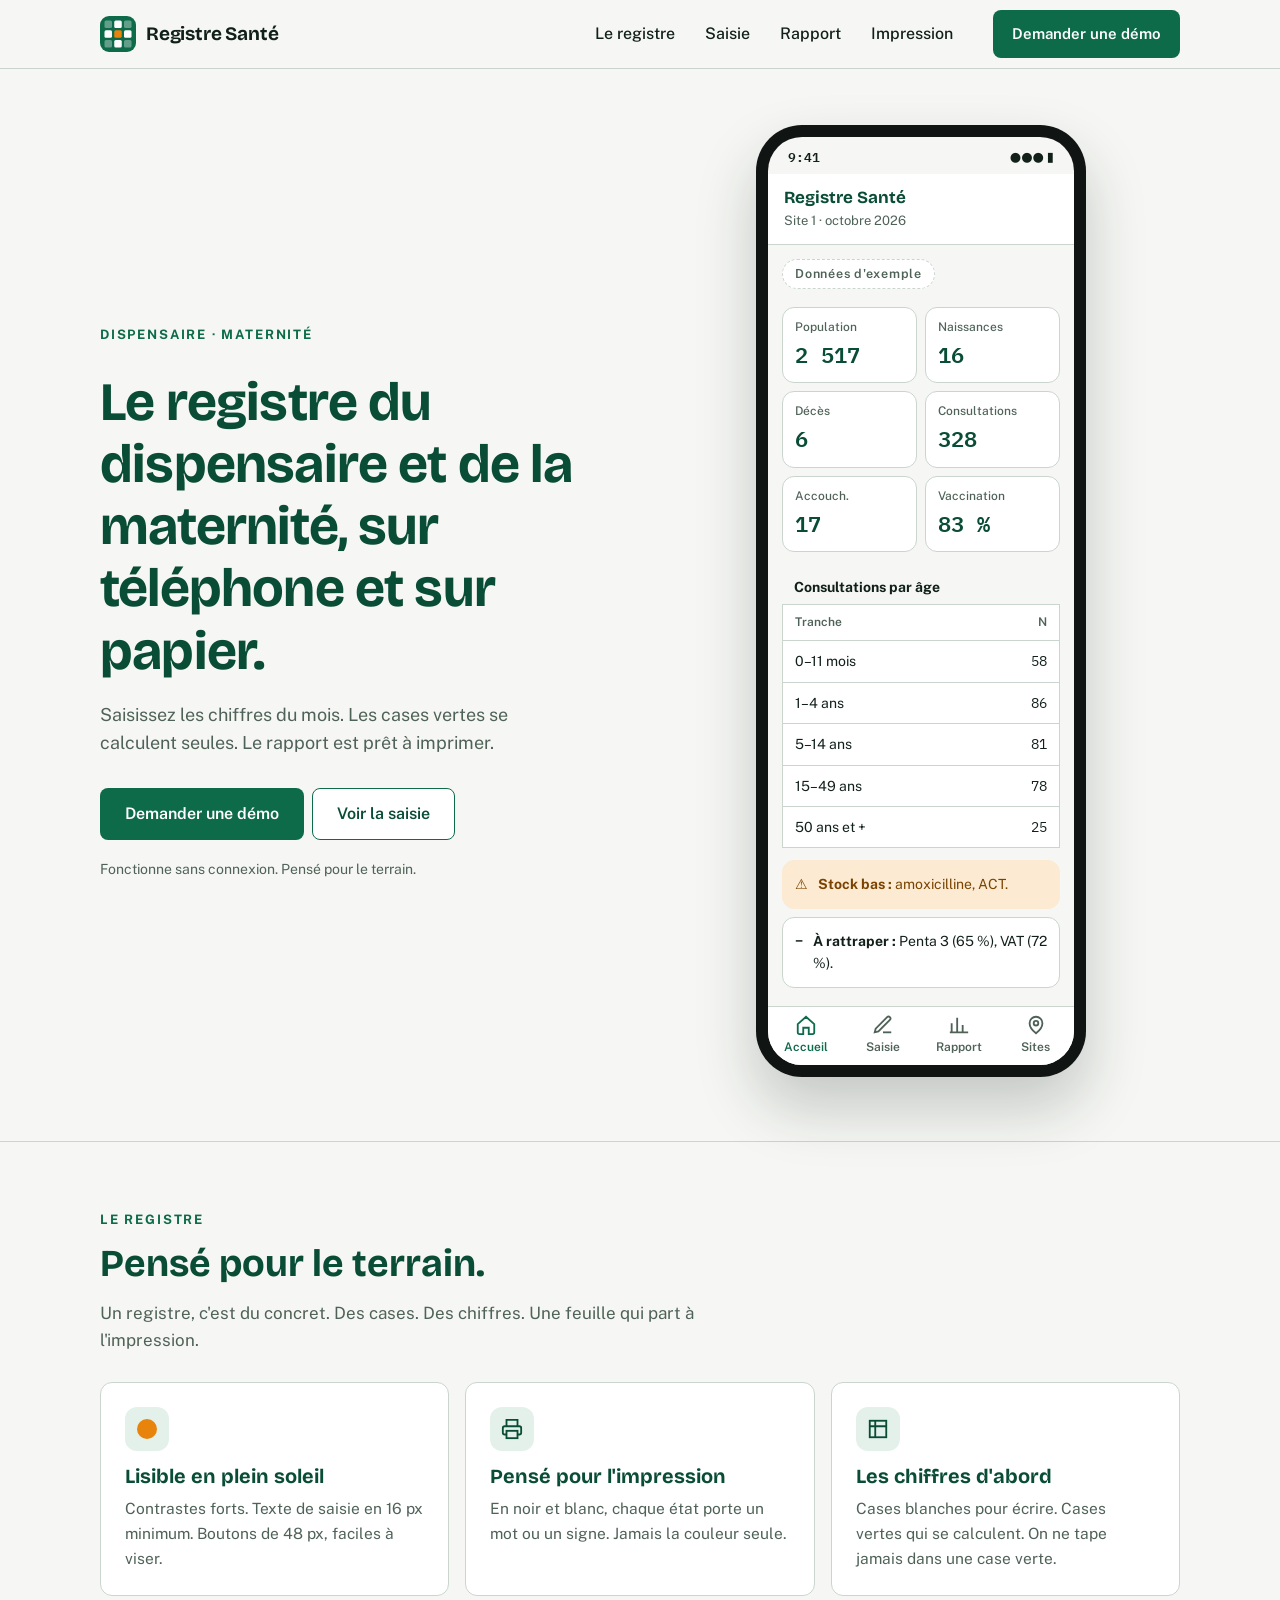
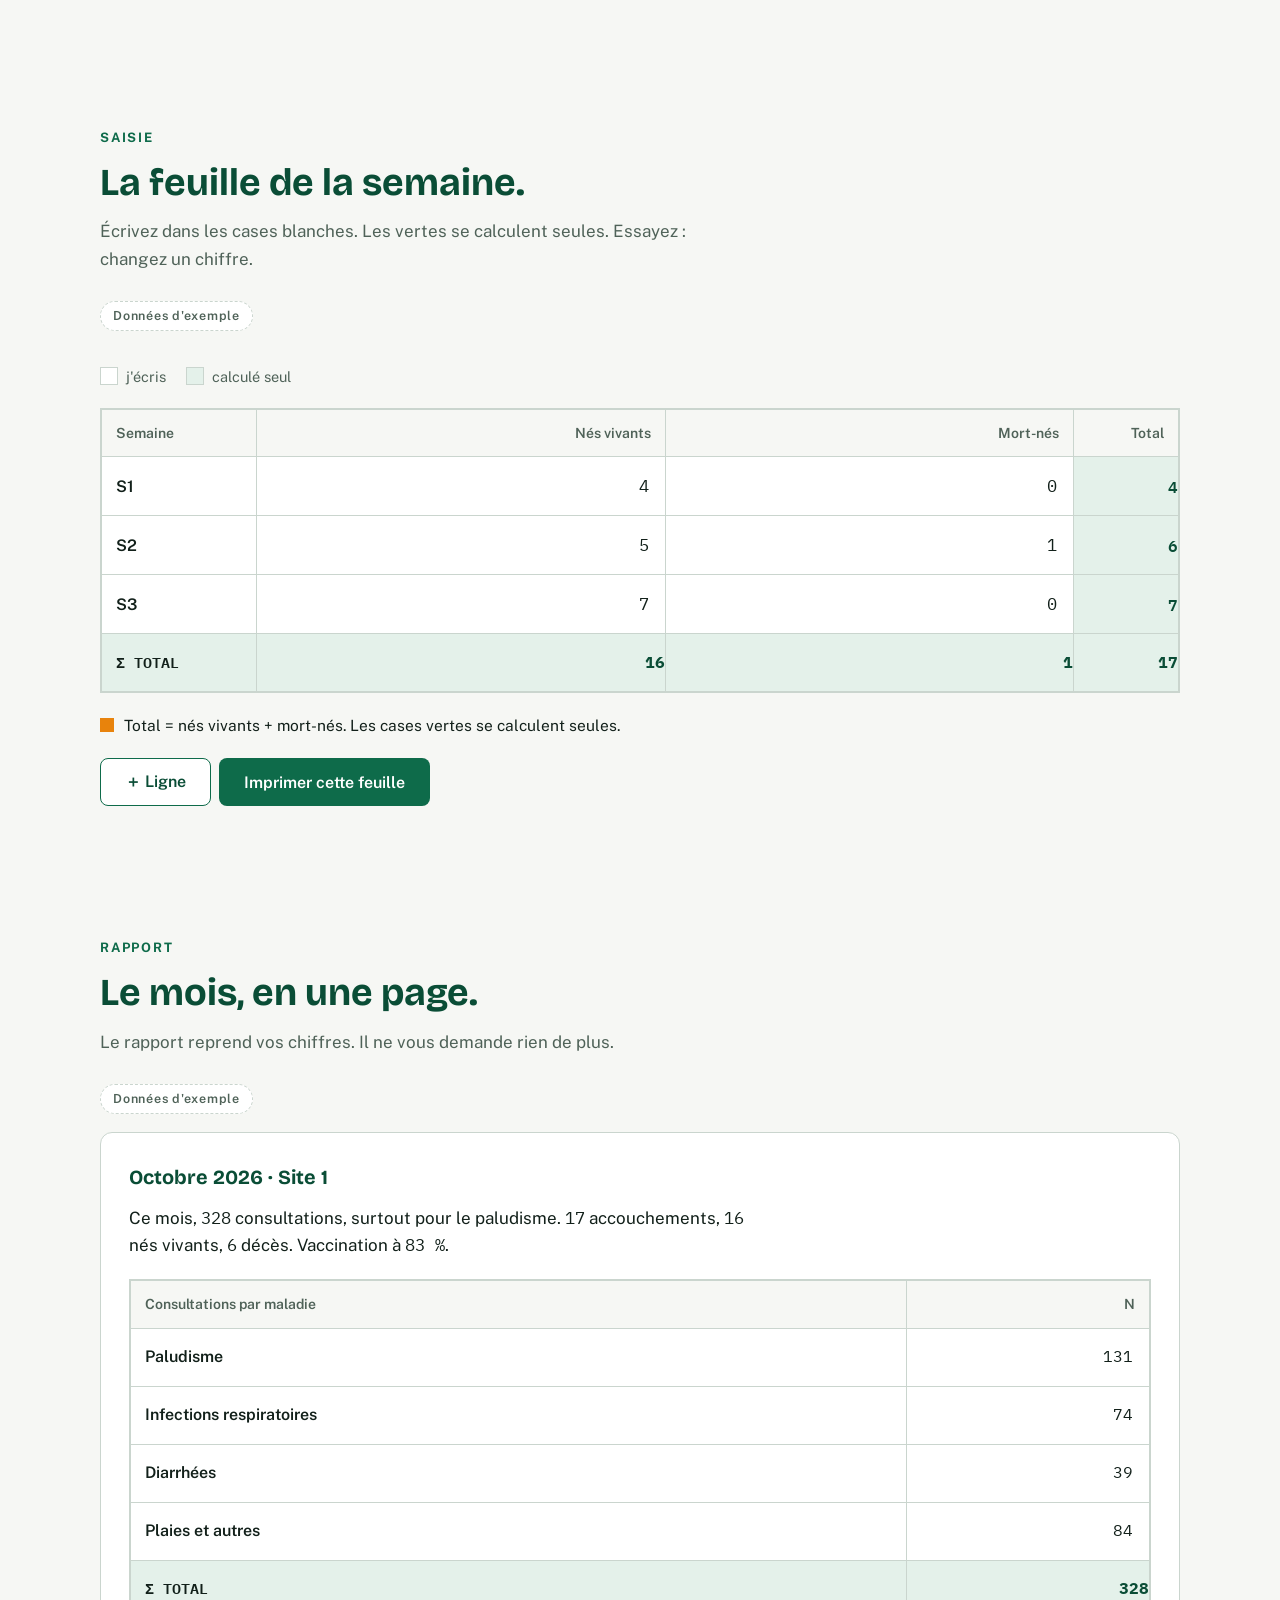
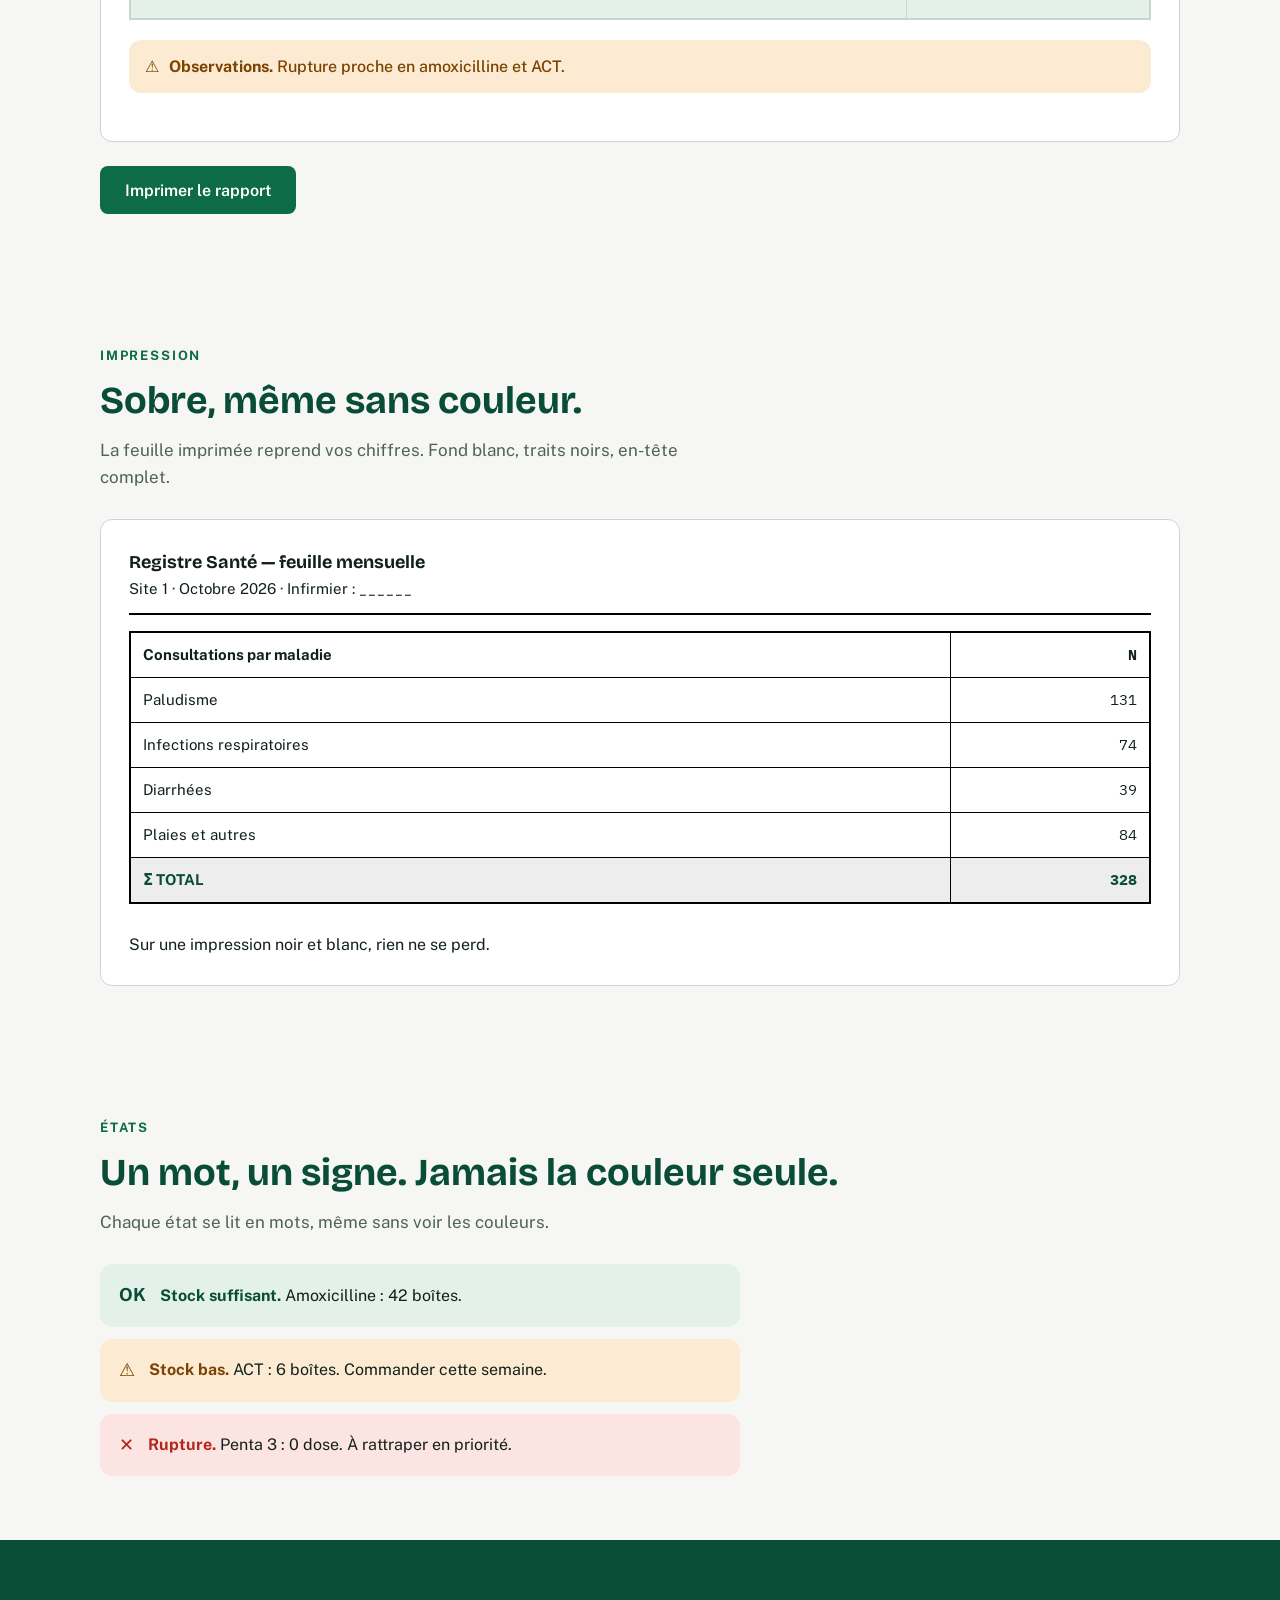
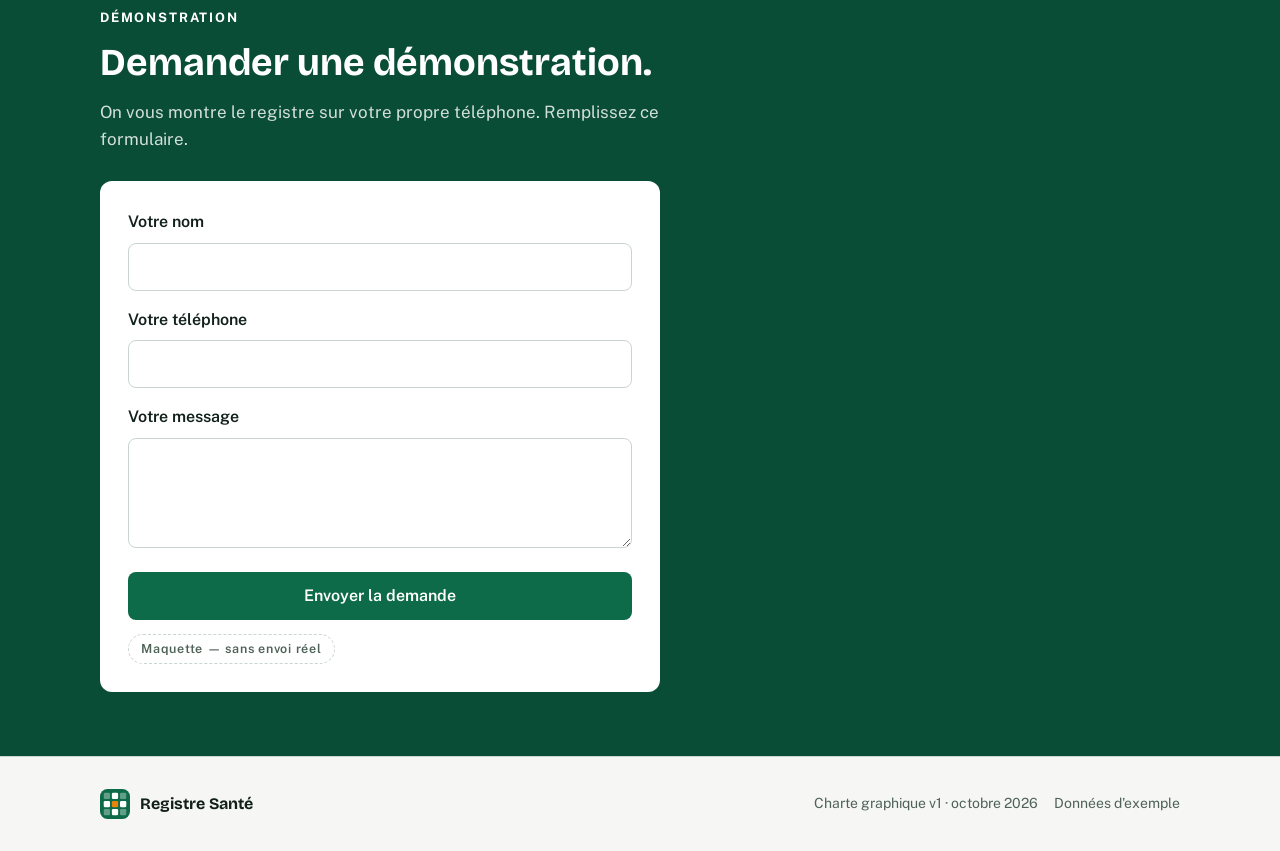
==== registre-sante.html @ 0f020fb1 "Maquette : site Registre Santé (temporaire)" ====
<!DOCTYPE html>
<html lang="fr">
<head>
<meta charset="UTF-8">
<meta name="viewport" content="width=device-width, initial-scale=1.0">
<title>Registre Santé — Le registre du dispensaire et de la maternité</title>
<meta name="description" content="Registre Santé : le registre du dispensaire et de la maternité, sur téléphone et sur papier. Saisie simple, cases qui se calculent, rapport prêt à imprimer.">
<link rel="preconnect" href="https://fonts.googleapis.com">
<link rel="preconnect" href="https://fonts.gstatic.com" crossorigin>
<link href="https://fonts.googleapis.com/css2?family=Bricolage+Grotesque:opsz,wght@12..96,600;12..96,700&family=IBM+Plex+Mono:wght@400;500;600&family=Public+Sans:wght@400;500;600;700&display=swap" rel="stylesheet">
<style>
/* ============ REGISTRE SANTÉ — Charte v1, octobre 2026 ============ */
:root{
  --vert-savane:#0E6B4A;
  --vert-profond:#0A4D36;
  --vert-tendre:#E4F1EA;
  --encre:#12201A;
  --papier:#F6F7F4;
  --blanc:#FFFFFF;
  --ligne:#CAD5CE;
  --attenue:#4F6258;
  --soleil:#E8830C;
  --soleil-pale:#FCEBD2;
  --soleil-texte:#7A4300;
  --alerte:#B3261E;
  --alerte-pale:#FBE4E1;
}
*{box-sizing:border-box;margin:0;padding:0}
html{scroll-behavior:smooth}
body{
  font-family:'Public Sans',system-ui,-apple-system,sans-serif;
  color:var(--encre);background:var(--papier);
  font-size:16px;line-height:1.6;-webkit-font-smoothing:antialiased;
}
h1,h2,h3,.logo-word{font-family:'Bricolage Grotesque','Public Sans',sans-serif;line-height:1.15}
.num{font-family:'IBM Plex Mono',ui-monospace,monospace;font-variant-numeric:tabular-nums}
img,svg{display:block}
a{color:var(--vert-savane)}
.skip{position:absolute;left:-999px;top:0;background:var(--vert-profond);color:#fff;padding:12px 18px;z-index:200;border-radius:0 0 8px 0}
.skip:focus{left:0}
/* ---------- boutons ---------- */
.btn{
  display:inline-flex;align-items:center;justify-content:center;gap:8px;
  min-height:48px;padding:12px 24px;border-radius:8px;
  font-family:'Public Sans',sans-serif;font-weight:600;font-size:16px;
  border:1px solid transparent;cursor:pointer;text-decoration:none;
}
.btn-primary{background:var(--vert-savane);color:#fff}
.btn-primary:hover{background:var(--vert-profond)}
.btn-primary:active{background:var(--vert-profond)}
.btn-outline{background:var(--blanc);border-color:var(--vert-savane);color:var(--vert-profond)}
.btn-outline:hover{background:var(--vert-tendre)}
.btn:focus-visible,a:focus-visible,input:focus-visible,textarea:focus-visible,summary:focus-visible{
  outline:3px solid var(--vert-savane);outline-offset:2px;
}
/* ---------- header ---------- */
.site-header{position:sticky;top:0;z-index:100;background:rgba(246,247,244,.97);border-bottom:1px solid var(--ligne)}
.header-inner{max-width:1120px;margin:0 auto;padding:10px 20px;display:flex;align-items:center;gap:14px}
.brand{display:flex;align-items:center;gap:10px;text-decoration:none;color:var(--encre)}
.brand svg{width:36px;height:36px}
.logo-word{font-weight:700;font-size:19px;letter-spacing:-.01em}
.main-nav{display:none;margin-left:auto;gap:2px}
.main-nav a{
  display:inline-flex;align-items:center;min-height:48px;padding:10px 14px;
  text-decoration:none;color:var(--encre);font-weight:500;
}
.main-nav a:hover{color:var(--vert-savane);text-decoration:underline}
.header-cta{margin-left:auto;padding:10px 18px;font-size:15px}
@media(min-width:860px){
  .main-nav{display:flex}
  .header-cta{margin-left:12px}
}
/* ---------- sections ---------- */
.section{max-width:1120px;margin:0 auto;padding:64px 20px;scroll-margin-top:84px}
.kicker{
  display:inline-block;font-size:13px;font-weight:700;letter-spacing:.14em;text-transform:uppercase;
  color:var(--vert-savane);margin-bottom:12px;
}
.section h2{font-size:clamp(26px,4vw,38px);color:var(--vert-profond);margin-bottom:14px;font-weight:700}
.section .intro{color:var(--attenue);max-width:62ch;margin-bottom:28px;font-size:17px}
.tag-exemple{
  display:inline-block;font-size:12.5px;font-weight:600;letter-spacing:.06em;
  color:var(--attenue);border:1px dashed var(--ligne);border-radius:99px;
  padding:4px 12px;background:var(--blanc);margin-bottom:18px;
}
/* ---------- hero ---------- */
.hero{background:var(--papier);border-bottom:1px solid var(--ligne)}
.hero-grid{max-width:1120px;margin:0 auto;padding:56px 20px 64px;display:grid;gap:44px}
@media(min-width:940px){.hero-grid{grid-template-columns:1fr 1fr;align-items:center}}
.hero h1{font-size:clamp(34px,5.4vw,54px);font-weight:700;color:var(--vert-profond);margin:14px 0 18px;letter-spacing:-.015em}
.hero .lead{font-size:18px;color:var(--attenue);max-width:42ch;margin-bottom:30px}
.hero-actions{display:flex;gap:8px;flex-wrap:wrap}
.hero-note{margin-top:18px;font-size:14px;color:var(--attenue)}
/* ---------- téléphone ---------- */
.phone-wrap{display:flex;justify-content:center}
.phone{
  width:min(330px,100%);background:#101413;border-radius:46px;padding:12px;
  box-shadow:0 30px 60px rgba(18,32,26,.22);
}
.screen{background:var(--papier);border-radius:34px;overflow:hidden;display:flex;flex-direction:column;min-height:600px}
.statusbar{
  display:flex;justify-content:space-between;align-items:center;
  padding:10px 20px 6px;font-size:13px;font-weight:600;
}
.statusbar .sic{display:flex;gap:6px;align-items:center}
.apphead{padding:10px 16px 12px;border-bottom:1px solid var(--ligne);background:var(--blanc)}
.apphead .who{font-family:'Bricolage Grotesque',sans-serif;font-weight:700;font-size:17px;color:var(--vert-profond)}
.apphead .when{font-size:13px;color:var(--attenue)}
.appbody{padding:14px 14px 10px;flex:1}
.kpis{display:grid;grid-template-columns:1fr 1fr;gap:8px;margin-bottom:14px}
.kpi{background:var(--blanc);border:1px solid var(--ligne);border-radius:12px;padding:10px 12px}
.kpi .k-label{font-size:12px;color:var(--attenue);font-weight:500}
.kpi .k-val{font-size:22px;font-weight:600;color:var(--vert-profond)}
.minitable{width:100%;border-collapse:collapse;background:var(--blanc);border:1px solid var(--ligne);margin-bottom:12px}
.minitable caption{text-align:left;font-weight:700;font-size:14px;padding:10px 12px 6px;color:var(--encre)}
.minitable th{font-size:12px;font-weight:600;color:var(--attenue);text-align:left;padding:8px 12px;border-top:1px solid var(--ligne)}
.minitable td{padding:9px 12px;border-top:1px solid var(--ligne);font-size:14px}
.minitable td.n,.minitable th.n{text-align:right}
.alert{
  display:flex;gap:10px;align-items:flex-start;border-radius:12px;
  padding:12px;font-size:14px;margin-bottom:8px;border:1px solid var(--ligne);background:var(--blanc);
}
.alert .sign{font-weight:700;flex-shrink:0}
.alert.warn{background:var(--soleil-pale);border-color:var(--soleil-pale);color:var(--soleil-texte)}
.alert.plain{color:var(--encre)}
.bottomnav{
  display:flex;background:var(--blanc);border-top:1px solid var(--ligne);
}
.bottomnav a{
  flex:1;display:flex;flex-direction:column;align-items:center;gap:2px;
  min-height:58px;justify-content:center;text-decoration:none;
  font-size:12px;font-weight:600;color:var(--attenue);
}
.bottomnav a.active{color:var(--vert-savane)}
.bottomnav a .dotnav{width:22px;height:22px}
/* ---------- cartes terrain ---------- */
.cards3{display:grid;gap:16px}
@media(min-width:860px){.cards3{grid-template-columns:1fr 1fr 1fr}}
.card{
  background:var(--blanc);border:1px solid var(--ligne);border-radius:12px;
  padding:24px;
}
.card h3{font-size:20px;color:var(--vert-profond);margin:14px 0 8px;font-weight:700}
.card p{color:var(--attenue);font-size:15.5px}
.card .picto{
  width:44px;height:44px;border-radius:12px;background:var(--vert-tendre);
  display:flex;align-items:center;justify-content:center;
}
.sundot{width:20px;height:20px;border-radius:50%;background:var(--soleil)}
/* ---------- tableaux registre ---------- */
.table-scroll{overflow-x:auto;border:1px solid var(--ligne);background:var(--blanc)}
table.registre{width:100%;border-collapse:collapse;min-width:560px}
table.registre th,table.registre td{border:1px solid var(--ligne);border-radius:0}
table.registre thead th{
  background:var(--papier);padding:12px 14px;font-size:14px;font-weight:600;
  color:var(--attenue);text-align:left;
}
table.registre thead th.n{text-align:right}
table.registre td{height:58px;padding:0;font-size:16px}
table.registre td.week{padding:0 14px;font-weight:600;color:var(--encre)}
td.cell-input input{
  width:100%;height:58px;border:0;background:var(--blanc);
  font-family:'IBM Plex Mono',monospace;font-size:17px;text-align:right;
  padding:0 16px;color:var(--encre);
}
td.cell-input input:focus{outline:3px solid var(--vert-savane);outline-offset:-3px}
input[type=number]::-webkit-inner-spin-button,input[type=number]::-webkit-outer-spin-button{-webkit-appearance:none}
input[type=number]{-moz-appearance:textfield;appearance:textfield}
td.calc{
  background:var(--vert-tendre);font-family:'IBM Plex Mono',monospace;
  text-align:right;padding:0 16px;font-weight:600;color:var(--vert-profond);
}
tr.total-row td{background:var(--vert-tendre);font-weight:700;color:var(--vert-profond)}
tr.total-row td.week{font-family:'IBM Plex Mono',monospace;font-size:15px}
table.registre td.val{text-align:right;padding:0 16px}
.legend{display:flex;gap:20px;flex-wrap:wrap;margin:16px 0 20px;font-size:14.5px;color:var(--attenue)}
.legend span{display:inline-flex;align-items:center;gap:8px}
.sw{width:18px;height:18px;border:1px solid var(--ligne);background:var(--blanc);display:inline-block}
.sw.g{background:var(--vert-tendre)}
.formule-note{
  display:flex;gap:10px;align-items:flex-start;margin:20px 0;
  font-size:15.5px;color:var(--encre);max-width:62ch;
}
.formule-note .osquare{width:14px;height:14px;background:var(--soleil);flex-shrink:0;margin-top:5px}
.actions{display:flex;gap:8px;flex-wrap:wrap;flex-direction:column}
.actions .btn{width:100%}
@media(min-width:640px){.actions{flex-direction:row}.actions .btn{width:auto}}
/* ---------- rapport ---------- */
.rapport{background:var(--blanc);border:1px solid var(--ligne);border-radius:12px;padding:28px;margin-bottom:24px}
.rapport .mois{font-family:'Bricolage Grotesque',sans-serif;font-weight:700;font-size:20px;color:var(--vert-profond);margin-bottom:12px}
.rapport .resume{font-size:17px;margin-bottom:20px;max-width:64ch}
.obs{
  display:flex;gap:10px;align-items:flex-start;background:var(--soleil-pale);
  border-radius:12px;padding:14px 16px;margin:20px 0;color:var(--soleil-texte);font-weight:500;
}
.obs .sign{font-weight:700}
/* ---------- impression ---------- */
.print-demo{background:var(--blanc);border:1px solid var(--ligne);border-radius:12px;padding:28px}
.print-head{border-bottom:2px solid #000;padding-bottom:12px;margin-bottom:16px;font-size:15px}
.print-head strong{font-family:'Bricolage Grotesque',sans-serif;font-size:18px}
table.bw{width:100%;border-collapse:collapse}
table.bw th,table.bw td{border:1px solid #000;border-radius:0;padding:10px 12px;font-size:15px}
table.bw th{background:#fff;text-align:left}
table.bw td.n,table.bw th.n{text-align:right;font-family:'IBM Plex Mono',monospace}
table.bw td.calc{background:#EDEDED;font-weight:600}
table.bw tr.total-row td{background:#EDEDED;font-weight:700}
/* ---------- états ---------- */
.etats{display:grid;gap:12px;max-width:640px}
.etat{display:flex;align-items:center;gap:14px;padding:16px 18px;border-radius:12px;border:1px solid var(--ligne);background:var(--blanc);font-size:16px}
.etat .signe{font-weight:700;font-size:18px;flex-shrink:0}
.etat .mot{font-weight:700}
.etat.ok{background:var(--vert-tendre);border-color:var(--vert-tendre)}
.etat.ok .signe,.etat.ok .mot{color:var(--vert-profond)}
.etat.warn{background:var(--soleil-pale);border-color:var(--soleil-pale)}
.etat.warn .signe,.etat.warn .mot{color:var(--soleil-texte)}
.etat.rupt{background:var(--alerte-pale);border-color:var(--alerte-pale)}
.etat.rupt .signe,.etat.rupt .mot{color:var(--alerte)}
/* ---------- CTA + formulaire ---------- */
.cta-final{background:var(--vert-profond);color:#fff}
.cta-final .section h2{color:#fff}
.cta-final .intro{color:rgba(255,255,255,.82)}
.demo-form{background:var(--blanc);border-radius:12px;padding:28px;color:var(--encre);max-width:560px}
.field{margin-bottom:16px}
.field label{display:block;font-weight:600;margin-bottom:8px}
.field input,.field textarea{
  width:100%;min-height:48px;border:1px solid var(--ligne);border-radius:8px;
  padding:12px 14px;font-size:16px;font-family:inherit;color:var(--encre);background:var(--blanc);
}
.field textarea{min-height:110px;resize:vertical}
.form-ok{font-size:18px}
.form-note{margin-top:14px}
/* ---------- footer ---------- */
.site-footer{border-top:1px solid var(--ligne);background:var(--papier)}
.footer-inner{max-width:1120px;margin:0 auto;padding:32px 20px;display:flex;gap:16px;align-items:center;flex-wrap:wrap}
.footer-inner .fbrand{display:flex;align-items:center;gap:10px;font-weight:700;font-family:'Bricolage Grotesque',sans-serif}
.footer-inner svg{width:30px;height:30px}
.footer-meta{margin-left:auto;font-size:14px;color:var(--attenue);display:flex;gap:16px;flex-wrap:wrap}
/* ---------- divers ---------- */
.mt{margin-top:28px}
/* ---------- impression sobre ---------- */
@media print{
  .site-header,.hero .phone-wrap,.cta-final,.site-footer,.actions,.hero-actions,.skip{display:none !important}
  body{background:#fff}
  .section{padding:24px 0;max-width:none}
  table.registre th,table.registre td{border:1px solid #000}
  td.calc,tr.total-row td{background:#EDEDED !important;-webkit-print-color-adjust:exact;print-color-adjust:exact}
  .tag-exemple,.legend{display:none !important}
}
/* ---------- mouvement réduit ---------- */
@media (prefers-reduced-motion:reduce){
  html{scroll-behavior:auto}
  *{animation:none !important;transition:none !important}
}
</style>
</head>
<body>
<a class="skip" href="#contenu">Aller au contenu</a>

<header class="site-header">
  <div class="header-inner">
    <a class="brand" href="#haut" aria-label="Registre Santé — accueil">
      <svg viewBox="0 0 48 48" role="img" aria-label="Logo Registre Santé"><rect width="48" height="48" rx="12" fill="#0E6B4A"/><g fill="#FFFFFF" fill-opacity="0.35"><rect x="6" y="6" width="10" height="10" rx="2"/><rect x="32" y="6" width="10" height="10" rx="2"/><rect x="6" y="32" width="10" height="10" rx="2"/><rect x="32" y="32" width="10" height="10" rx="2"/></g><g fill="#FFFFFF"><rect x="19" y="6" width="10" height="10" rx="2"/><rect x="6" y="19" width="10" height="10" rx="2"/><rect x="32" y="19" width="10" height="10" rx="2"/><rect x="19" y="32" width="10" height="10" rx="2"/></g><rect x="19" y="19" width="10" height="10" rx="2" fill="#E8830C"/></svg>
      <span class="logo-word">Registre Santé</span>
    </a>
    <nav class="main-nav" aria-label="Navigation principale">
      <a href="#registre">Le registre</a>
      <a href="#saisie">Saisie</a>
      <a href="#rapport">Rapport</a>
      <a href="#impression">Impression</a>
    </nav>
    <a class="btn btn-primary header-cta" href="#demo">Demander une démo</a>
  </div>
</header>

<main id="contenu">
<!-- ================= HERO ================= -->
<div class="hero" id="haut">
  <div class="hero-grid">
    <div>
      <span class="kicker">Dispensaire · Maternité</span>
      <h1>Le registre du dispensaire et de la maternité, sur téléphone et sur papier.</h1>
      <p class="lead">Saisissez les chiffres du mois. Les cases vertes se calculent seules. Le rapport est prêt à imprimer.</p>
      <div class="hero-actions">
        <a class="btn btn-primary" href="#demo">Demander une démo</a>
        <a class="btn btn-outline" href="#saisie">Voir la saisie</a>
      </div>
      <p class="hero-note">Fonctionne sans connexion. Pensé pour le terrain.</p>
    </div>
    <div class="phone-wrap" aria-label="Aperçu de l'écran d'accueil sur téléphone">
      <div class="phone">
        <div class="screen">
          <div class="statusbar"><span class="num">9:41</span><span class="sic" aria-hidden="true">●●● ▮</span></div>
          <div class="apphead">
            <div class="who">Registre Santé</div>
            <div class="when">Site 1 · octobre 2026</div>
          </div>
          <div class="appbody">
            <span class="tag-exemple">Données d'exemple</span>
            <div class="kpis">
              <div class="kpi"><div class="k-label">Population</div><div class="k-val num">2 517</div></div>
              <div class="kpi"><div class="k-label">Naissances</div><div class="k-val num">16</div></div>
              <div class="kpi"><div class="k-label">Décès</div><div class="k-val num">6</div></div>
              <div class="kpi"><div class="k-label">Consultations</div><div class="k-val num">328</div></div>
              <div class="kpi"><div class="k-label">Accouch.</div><div class="k-val num">17</div></div>
              <div class="kpi"><div class="k-label">Vaccination</div><div class="k-val num">83 %</div></div>
            </div>
            <table class="minitable">
              <caption>Consultations par âge</caption>
              <tr><th scope="col">Tranche</th><th scope="col" class="n">N</th></tr>
              <tr><td>0–11 mois</td><td class="n num">58</td></tr>
              <tr><td>1–4 ans</td><td class="n num">86</td></tr>
              <tr><td>5–14 ans</td><td class="n num">81</td></tr>
              <tr><td>15–49 ans</td><td class="n num">78</td></tr>
              <tr><td>50 ans et +</td><td class="n num">25</td></tr>
            </table>
            <div class="alert warn"><span class="sign" aria-hidden="true">⚠</span><span><strong>Stock bas :</strong> amoxicilline, ACT.</span></div>
            <div class="alert plain"><span class="sign" aria-hidden="true">−</span><span><strong>À rattraper :</strong> Penta 3 (65 %), VAT (72 %).</span></div>
          </div>
          <nav class="bottomnav" aria-label="Navigation de l'application">
            <a href="#haut" class="active"><svg class="dotnav" viewBox="0 0 24 24" fill="none" stroke="currentColor" stroke-width="2"><path d="M3 11l9-8 9 8v9a2 2 0 0 1-2 2h-4v-7h-6v7H5a2 2 0 0 1-2-2z"/></svg>Accueil</a>
            <a href="#saisie"><svg class="dotnav" viewBox="0 0 24 24" fill="none" stroke="currentColor" stroke-width="2"><path d="M12 20h9"/><path d="M16.5 3.5a2.1 2.1 0 0 1 3 3L7 19l-4 1 1-4z"/></svg>Saisie</a>
            <a href="#rapport"><svg class="dotnav" viewBox="0 0 24 24" fill="none" stroke="currentColor" stroke-width="2"><path d="M4 20V10M10 20V4M16 20v-8M22 20H2"/></svg>Rapport</a>
            <a href="#impression"><svg class="dotnav" viewBox="0 0 24 24" fill="none" stroke="currentColor" stroke-width="2"><path d="M12 21s-7-5.5-7-11a7 7 0 0 1 14 0c0 5.5-7 11-7 11z"/><circle cx="12" cy="10" r="2.5"/></svg>Sites</a>
          </nav>
        </div>
      </div>
    </div>
  </div>
</div>

<!-- ================= PENSÉ POUR LE TERRAIN ================= -->
<section class="section" id="registre" aria-labelledby="t-registre">
  <span class="kicker">Le registre</span>
  <h2 id="t-registre">Pensé pour le terrain.</h2>
  <p class="intro">Un registre, c'est du concret. Des cases. Des chiffres. Une feuille qui part à l'impression.</p>
  <div class="cards3">
    <div class="card">
      <div class="picto" aria-hidden="true"><span class="sundot"></span></div>
      <h3>Lisible en plein soleil</h3>
      <p>Contrastes forts. Texte de saisie en 16 px minimum. Boutons de 48 px, faciles à viser.</p>
    </div>
    <div class="card">
      <div class="picto" aria-hidden="true"><svg width="22" height="22" viewBox="0 0 24 24" fill="none" stroke="#0A4D36" stroke-width="2"><path d="M6 9V2h12v7"/><path d="M6 18H4a2 2 0 0 1-2-2v-5a2 2 0 0 1 2-2h16a2 2 0 0 1 2 2v5a2 2 0 0 1-2 2h-2"/><rect x="6" y="14" width="12" height="8"/></svg></div>
      <h3>Pensé pour l'impression</h3>
      <p>En noir et blanc, chaque état porte un mot ou un signe. Jamais la couleur seule.</p>
    </div>
    <div class="card">
      <div class="picto" aria-hidden="true"><svg width="22" height="22" viewBox="0 0 24 24" fill="none" stroke="#0A4D36" stroke-width="2"><rect x="3" y="3" width="18" height="18"/><path d="M3 9h18M9 3v18"/></svg></div>
      <h3>Les chiffres d'abord</h3>
      <p>Cases blanches pour écrire. Cases vertes qui se calculent. On ne tape jamais dans une case verte.</p>
    </div>
  </div>
</section>

<!-- ================= SAISIE ================= -->
<section class="section" id="saisie" aria-labelledby="t-saisie">
  <span class="kicker">Saisie</span>
  <h2 id="t-saisie">La feuille de la semaine.</h2>
  <p class="intro">Écrivez dans les cases blanches. Les vertes se calculent seules. Essayez : changez un chiffre.</p>
  <span class="tag-exemple">Données d'exemple</span>
  <div class="legend" aria-hidden="true">
    <span><span class="sw"></span> j'écris</span>
    <span><span class="sw g"></span> calculé seul</span>
  </div>
  <div class="table-scroll">
    <table class="registre" aria-describedby="note-formule">
      <thead>
        <tr><th scope="col">Semaine</th><th scope="col" class="n">Nés vivants</th><th scope="col" class="n">Mort-nés</th><th scope="col" class="n">Total</th></tr>
      </thead>
      <tbody id="saisieBody">
        <tr>
          <td class="week">S1</td>
          <td class="cell-input"><input class="in-nv num" type="number" inputmode="numeric" min="0" value="4" aria-label="Nés vivants, semaine 1"></td>
          <td class="cell-input"><input class="in-mn num" type="number" inputmode="numeric" min="0" value="0" aria-label="Mort-nés, semaine 1"></td>
          <td class="calc num cell-total">4</td>
        </tr>
        <tr>
          <td class="week">S2</td>
          <td class="cell-input"><input class="in-nv num" type="number" inputmode="numeric" min="0" value="5" aria-label="Nés vivants, semaine 2"></td>
          <td class="cell-input"><input class="in-mn num" type="number" inputmode="numeric" min="0" value="1" aria-label="Mort-nés, semaine 2"></td>
          <td class="calc num cell-total">6</td>
        </tr>
        <tr>
          <td class="week">S3</td>
          <td class="cell-input"><input class="in-nv num" type="number" inputmode="numeric" min="0" value="7" aria-label="Nés vivants, semaine 3"></td>
          <td class="cell-input"><input class="in-mn num" type="number" inputmode="numeric" min="0" value="0" aria-label="Mort-nés, semaine 3"></td>
          <td class="calc num cell-total">7</td>
        </tr>
      </tbody>
      <tfoot>
        <tr class="total-row">
          <td class="week">Σ&nbsp;TOTAL</td>
          <td class="calc num" id="sumNv">16</td>
          <td class="calc num" id="sumMn">1</td>
          <td class="calc num" id="sumT">17</td>
        </tr>
      </tfoot>
    </table>
  </div>
  <p class="formule-note" id="note-formule"><span class="osquare" aria-hidden="true"></span><span>Total = nés vivants + mort-nés. Les cases vertes se calculent seules.</span></p>
  <div class="actions">
    <button class="btn btn-outline" id="addRow" type="button">＋ Ligne</button>
    <button class="btn btn-primary" type="button" data-print>Imprimer cette feuille</button>
  </div>
</section>

<!-- ================= RAPPORT ================= -->
<section class="section" id="rapport" aria-labelledby="t-rapport">
  <span class="kicker">Rapport</span>
  <h2 id="t-rapport">Le mois, en une page.</h2>
  <p class="intro">Le rapport reprend vos chiffres. Il ne vous demande rien de plus.</p>
  <span class="tag-exemple">Données d'exemple</span>
  <div class="rapport">
    <div class="mois">Octobre 2026 · Site 1</div>
    <p class="resume">Ce mois, <span class="num">328</span> consultations, surtout pour le paludisme. <span class="num">17</span> accouchements, <span class="num">16</span> nés vivants, <span class="num">6</span> décès. Vaccination à <span class="num">83&nbsp;%</span>.</p>
    <div class="table-scroll">
      <table class="registre">
        <thead>
          <tr><th scope="col">Consultations par maladie</th><th scope="col" class="n">N</th></tr>
        </thead>
        <tbody>
          <tr><td class="week">Paludisme</td><td class="num val">131</td></tr>
          <tr><td class="week">Infections respiratoires</td><td class="num val">74</td></tr>
          <tr><td class="week">Diarrhées</td><td class="num val">39</td></tr>
          <tr><td class="week">Plaies et autres</td><td class="num val">84</td></tr>
        </tbody>
        <tfoot>
          <tr class="total-row"><td class="week">Σ&nbsp;TOTAL</td><td class="calc num">328</td></tr>
        </tfoot>
      </table>
    </div>
    <div class="obs"><span class="sign" aria-hidden="true">⚠</span><span><strong>Observations.</strong> Rupture proche en amoxicilline et ACT.</span></div>
  </div>
  <div class="actions">
    <button class="btn btn-primary" type="button" data-print>Imprimer le rapport</button>
  </div>
</section>

<!-- ================= IMPRESSION ================= -->
<section class="section" id="impression" aria-labelledby="t-impression">
  <span class="kicker">Impression</span>
  <h2 id="t-impression">Sobre, même sans couleur.</h2>
  <p class="intro">La feuille imprimée reprend vos chiffres. Fond blanc, traits noirs, en-tête complet.</p>
  <div class="print-demo">
    <div class="print-head">
      <strong>Registre Santé — feuille mensuelle</strong><br>
      Site 1 · Octobre 2026 · Infirmier : ______
    </div>
    <div class="table-scroll" style="border-color:#000">
      <table class="bw">
        <thead>
          <tr><th scope="col">Consultations par maladie</th><th scope="col" class="n">N</th></tr>
        </thead>
        <tbody>
          <tr><td>Paludisme</td><td class="n">131</td></tr>
          <tr><td>Infections respiratoires</td><td class="n">74</td></tr>
          <tr><td>Diarrhées</td><td class="n">39</td></tr>
          <tr><td>Plaies et autres</td><td class="n">84</td></tr>
        </tbody>
        <tfoot>
          <tr class="total-row"><td>Σ TOTAL</td><td class="n calc">328</td></tr>
        </tfoot>
      </table>
    </div>
    <p class="mt">Sur une impression noir et blanc, rien ne se perd.</p>
  </div>
</section>

<!-- ================= ÉTATS ================= -->
<section class="section" id="etats" aria-labelledby="t-etats">
  <span class="kicker">États</span>
  <h2 id="t-etats">Un mot, un signe. Jamais la couleur seule.</h2>
  <p class="intro">Chaque état se lit en mots, même sans voir les couleurs.</p>
  <div class="etats">
    <div class="etat ok"><span class="signe" aria-hidden="true">OK</span><span><span class="mot">Stock suffisant.</span> Amoxicilline : 42 boîtes.</span></div>
    <div class="etat warn"><span class="signe" aria-hidden="true">⚠</span><span><span class="mot">Stock bas.</span> ACT : 6 boîtes. Commander cette semaine.</span></div>
    <div class="etat rupt"><span class="signe" aria-hidden="true">✕</span><span><span class="mot">Rupture.</span> Penta 3 : 0 dose. À rattraper en priorité.</span></div>
  </div>
</section>

<!-- ================= CTA FINAL ================= -->
<div class="cta-final" id="demo">
  <section class="section" aria-labelledby="t-demo">
    <span class="kicker" style="color:#fff">Démonstration</span>
    <h2 id="t-demo">Demander une démonstration.</h2>
    <p class="intro">On vous montre le registre sur votre propre téléphone. Remplissez ce formulaire.</p>
    <form class="demo-form" id="demoForm">
      <div class="field">
        <label for="f-nom">Votre nom</label>
        <input id="f-nom" name="nom" type="text" autocomplete="name" required>
      </div>
      <div class="field">
        <label for="f-tel">Votre téléphone</label>
        <input id="f-tel" name="telephone" type="tel" inputmode="tel" autocomplete="tel" required>
      </div>
      <div class="field">
        <label for="f-msg">Votre message</label>
        <textarea id="f-msg" name="message" rows="4"></textarea>
      </div>
      <button class="btn btn-primary" type="submit" style="width:100%">Envoyer la demande</button>
      <p class="form-note"><span class="tag-exemple" style="margin:0">Maquette — sans envoi réel</span></p>
    </form>
  </section>
</div>
</main>

<footer class="site-footer">
  <div class="footer-inner">
    <span class="fbrand">
      <svg viewBox="0 0 48 48" role="img" aria-label="Logo Registre Santé"><rect width="48" height="48" rx="12" fill="#0E6B4A"/><g fill="#FFFFFF" fill-opacity="0.35"><rect x="6" y="6" width="10" height="10" rx="2"/><rect x="32" y="6" width="10" height="10" rx="2"/><rect x="6" y="32" width="10" height="10" rx="2"/><rect x="32" y="32" width="10" height="10" rx="2"/></g><g fill="#FFFFFF"><rect x="19" y="6" width="10" height="10" rx="2"/><rect x="6" y="19" width="10" height="10" rx="2"/><rect x="32" y="19" width="10" height="10" rx="2"/><rect x="19" y="32" width="10" height="10" rx="2"/></g><rect x="19" y="19" width="10" height="10" rx="2" fill="#E8830C"/></svg>
      Registre Santé
    </span>
    <span class="footer-meta"><span>Charte graphique v1 · octobre 2026</span><span>Données d'exemple</span></span>
  </div>
</footer>

<script>
(function(){
  "use strict";
  var tbody = document.getElementById('saisieBody');
  var weekCount = 3;

  function toInt(v){ var n = parseInt(v, 10); return isNaN(n) ? 0 : n; }

  function recalc(){
    var sNv = 0, sMn = 0;
    var rows = tbody.querySelectorAll('tr');
    for (var i = 0; i < rows.length; i++){
      var tr = rows[i];
      var nv = toInt(tr.querySelector('.in-nv').value);
      var mn = toInt(tr.querySelector('.in-mn').value);
      tr.querySelector('.cell-total').textContent = nv + mn;
      sNv += nv; sMn += mn;
    }
    document.getElementById('sumNv').textContent = sNv;
    document.getElementById('sumMn').textContent = sMn;
    document.getElementById('sumT').textContent = sNv + sMn;
  }

  tbody.addEventListener('input', recalc);

  document.getElementById('addRow').addEventListener('click', function(){
    weekCount++;
    var tr = document.createElement('tr');
    tr.innerHTML =
      '<td class="week">S' + weekCount + '</td>' +
      '<td class="cell-input"><input class="in-nv num" type="number" inputmode="numeric" min="0" value="0" aria-label="Nés vivants, semaine ' + weekCount + '"></td>' +
      '<td class="cell-input"><input class="in-mn num" type="number" inputmode="numeric" min="0" value="0" aria-label="Mort-nés, semaine ' + weekCount + '"></td>' +
      '<td class="calc num cell-total">0</td>';
    tbody.appendChild(tr);
    recalc();
    var first = tr.querySelector('input');
    if (first) first.focus();
  });

  var printers = document.querySelectorAll('[data-print]');
  for (var p = 0; p < printers.length; p++){
    printers[p].addEventListener('click', function(){ window.print(); });
  }

  var form = document.getElementById('demoForm');
  form.addEventListener('submit', function(e){
    e.preventDefault();
    form.innerHTML = '<p class="form-ok"><strong>Enregistré.</strong></p>' +
      '<p class="form-note"><span class="tag-exemple" style="margin:0">Maquette — sans envoi réel</span></p>';
  });

  recalc();
})();
</script>
</body>
</html>
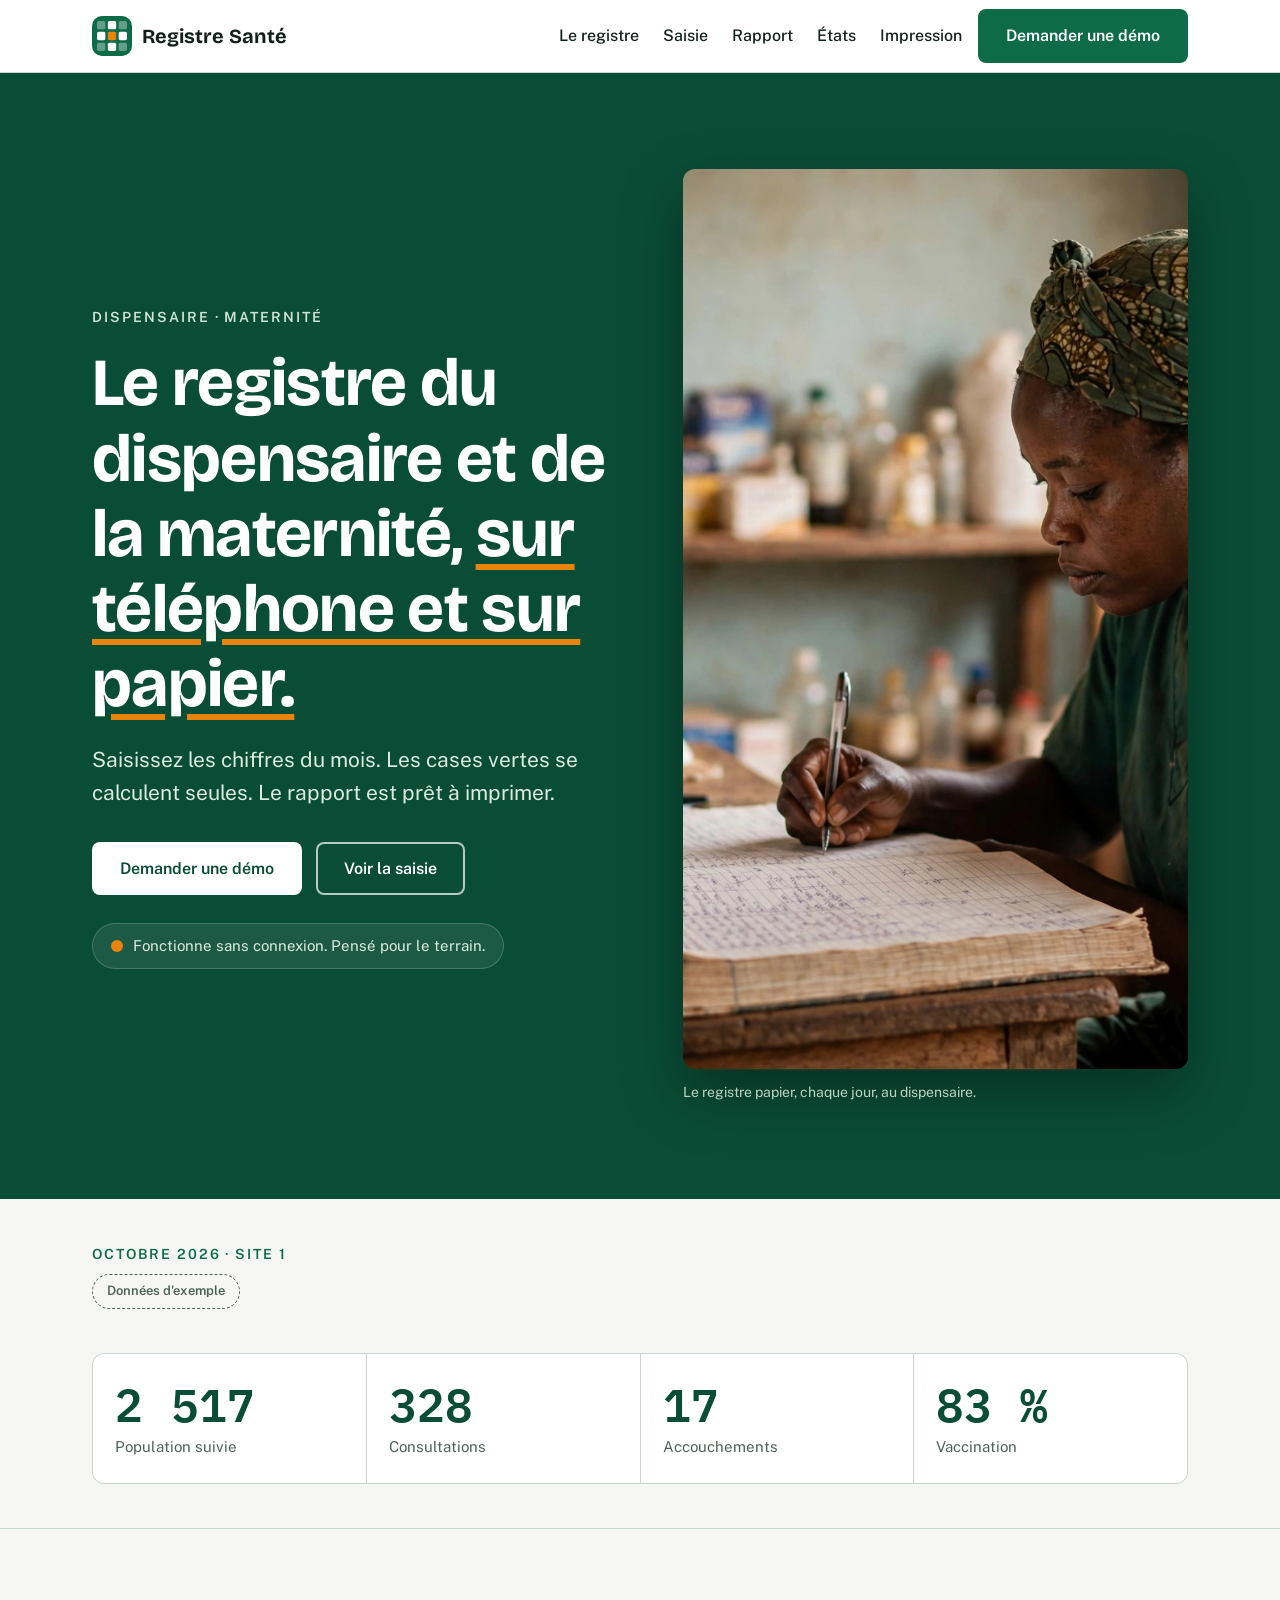
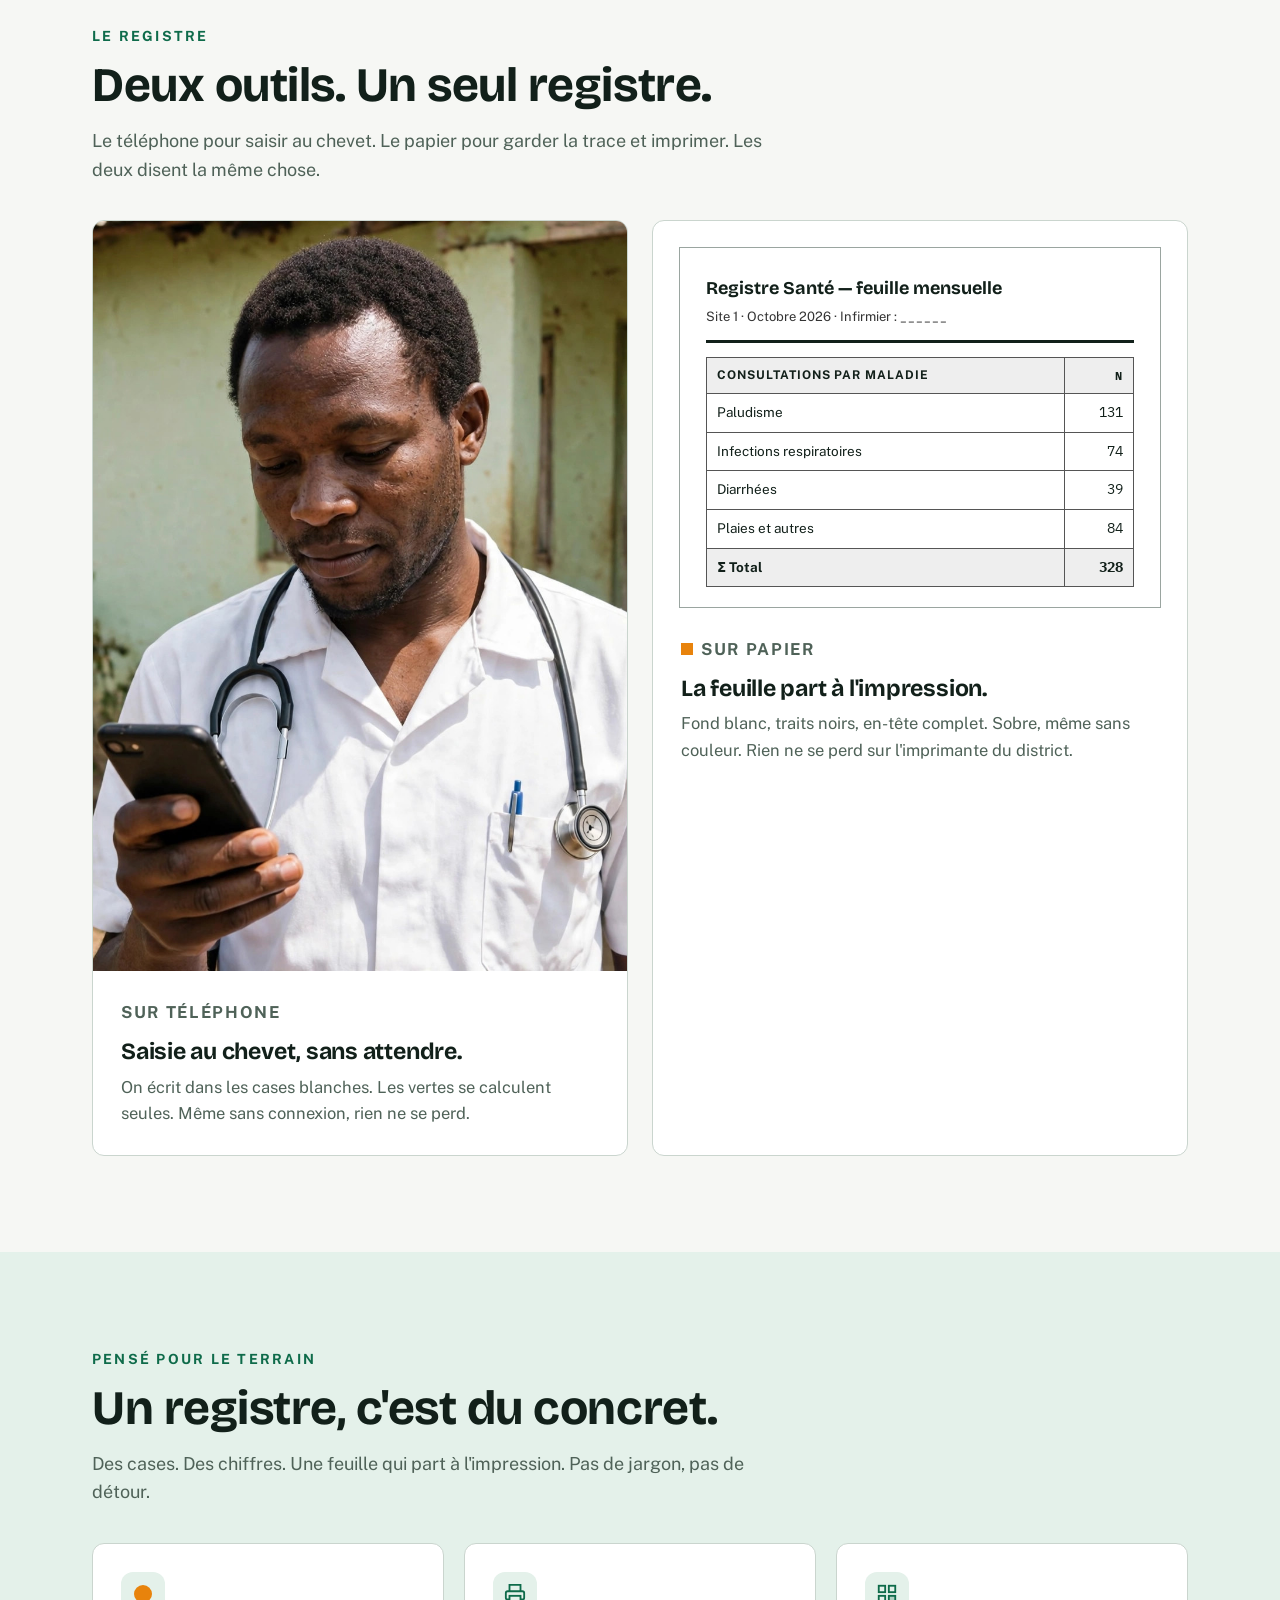
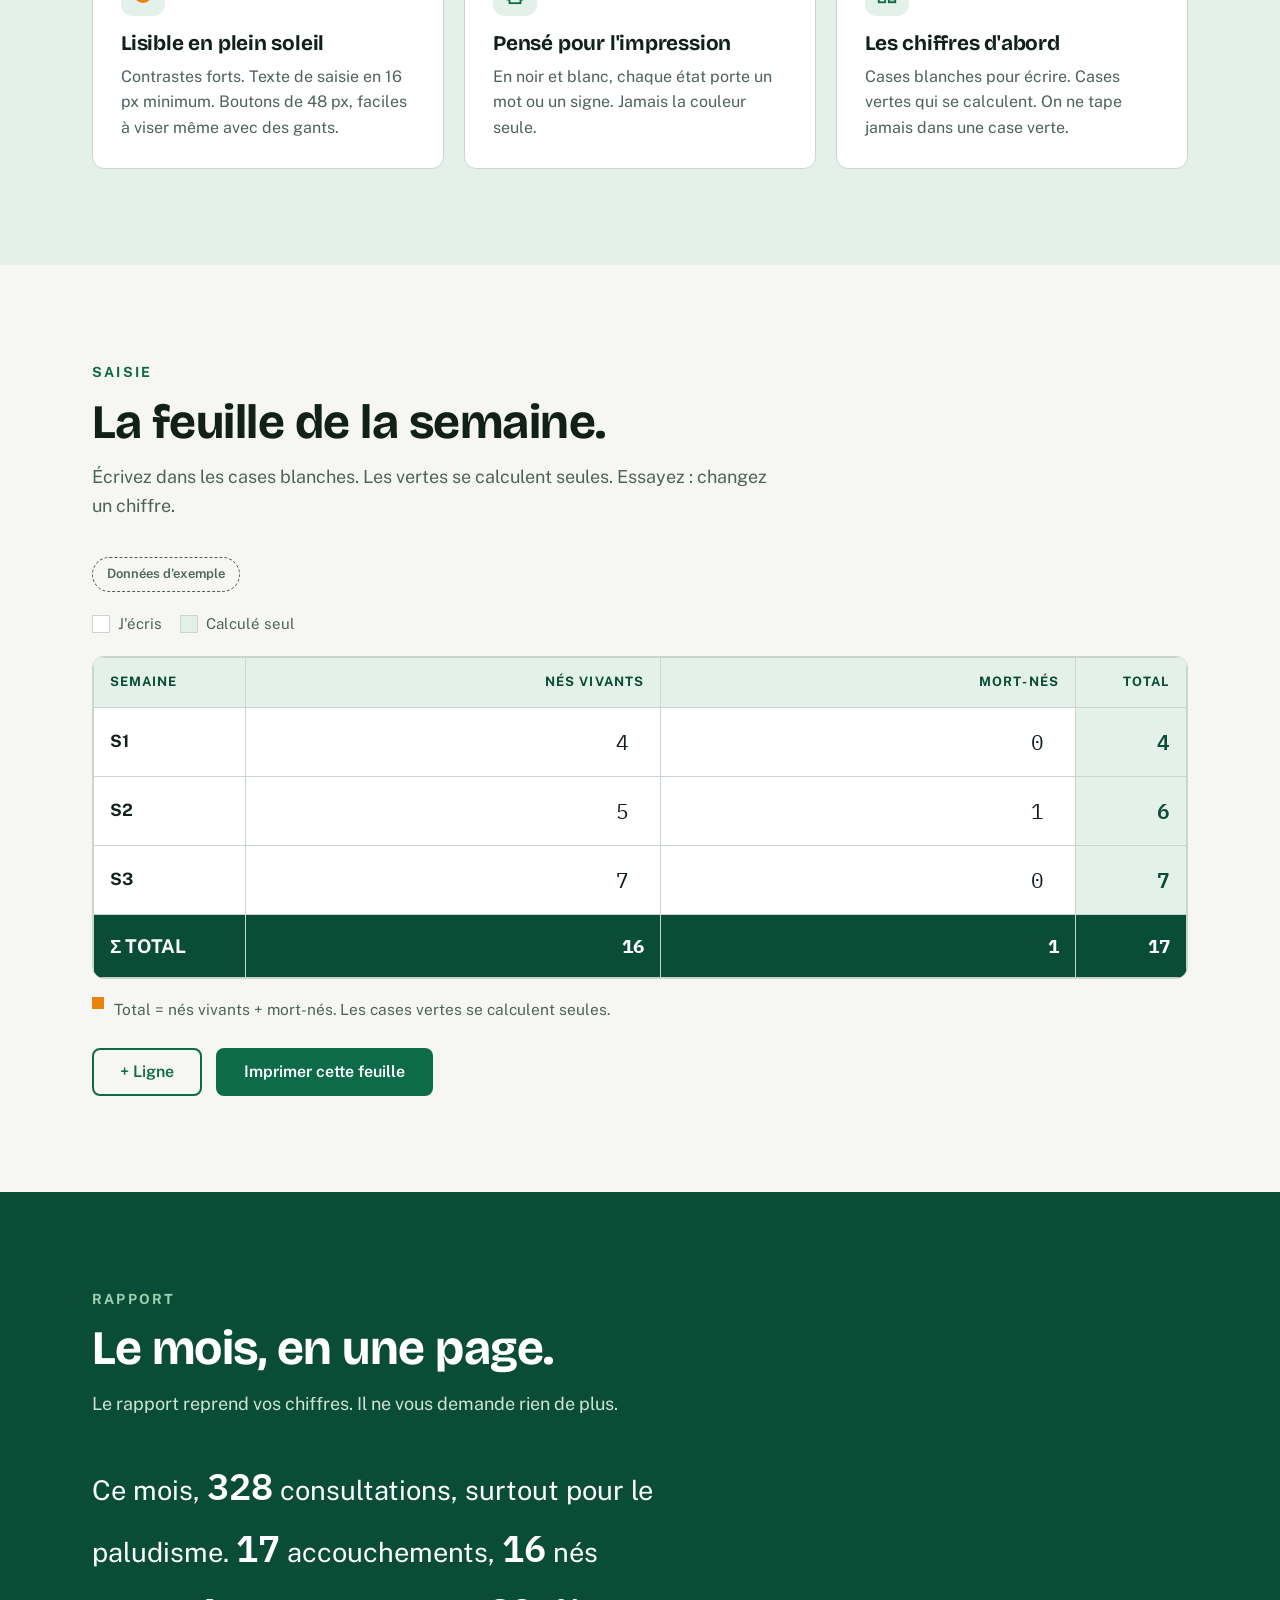
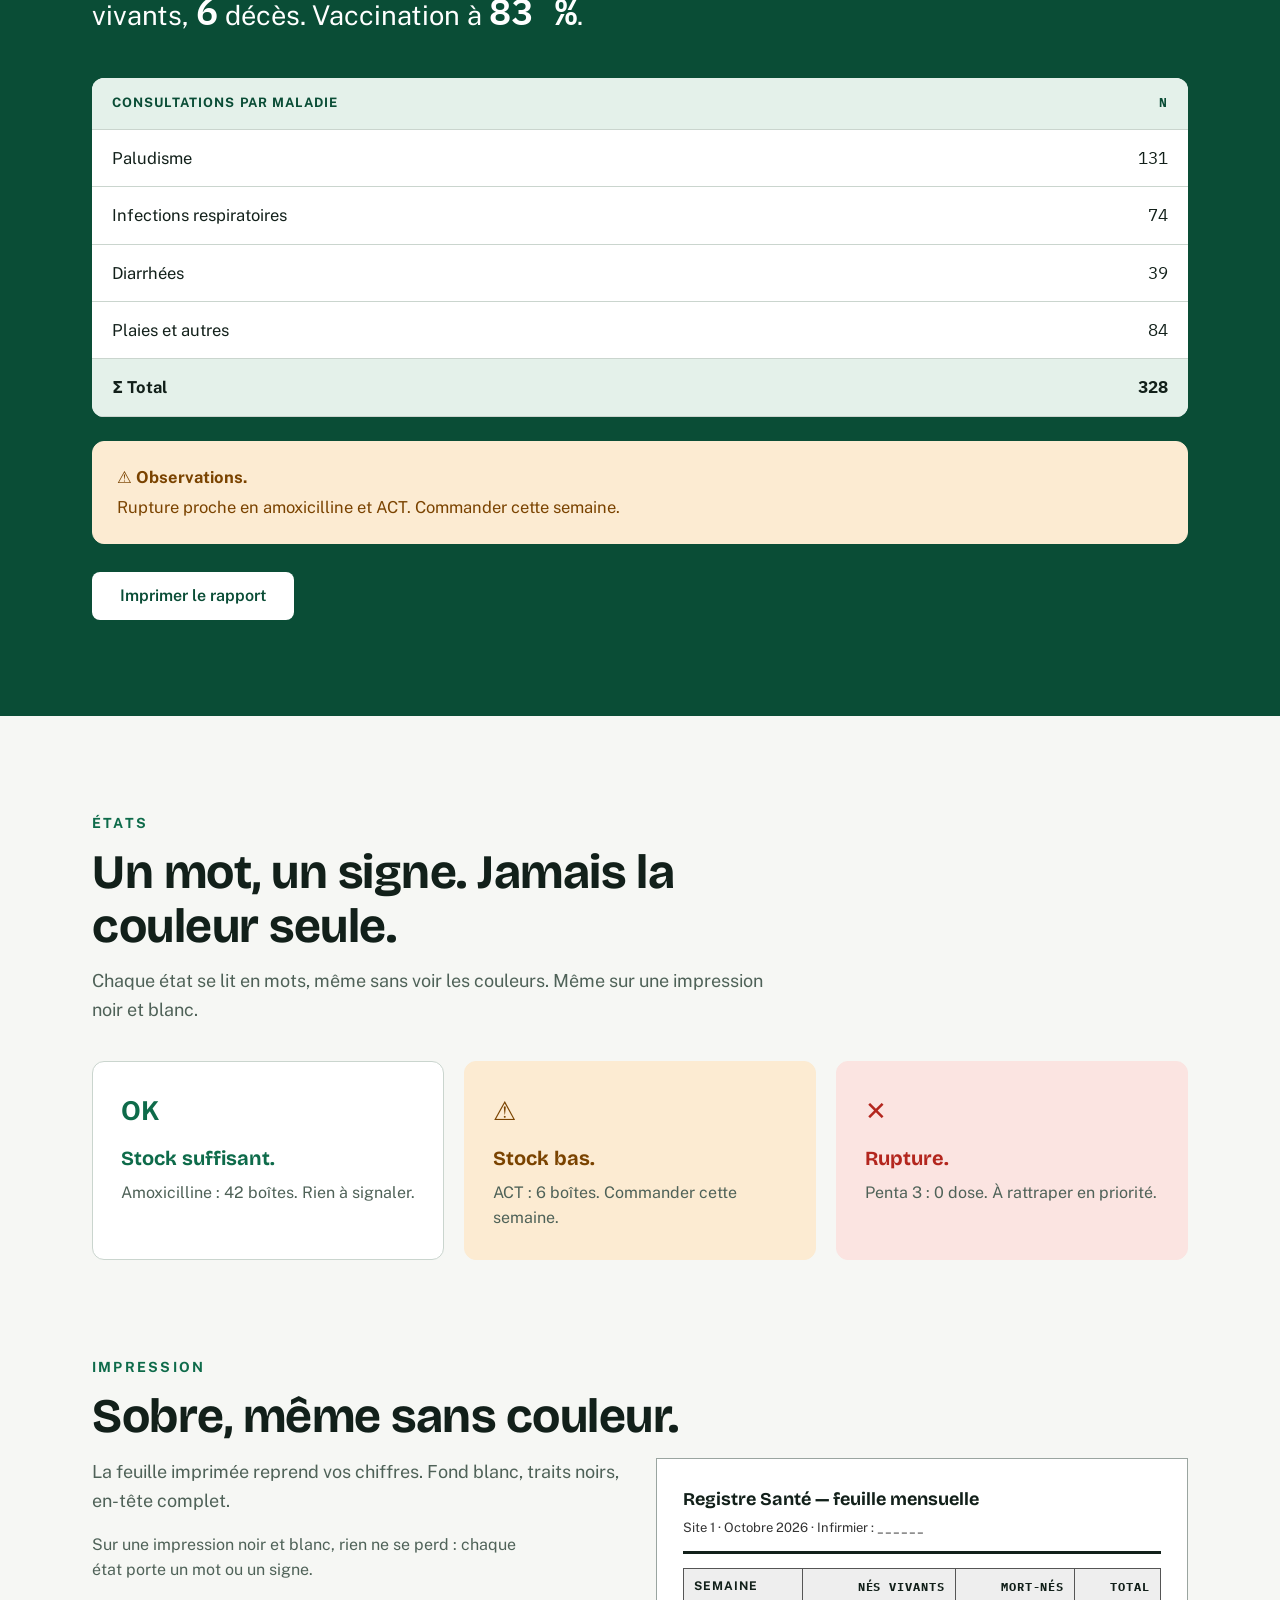
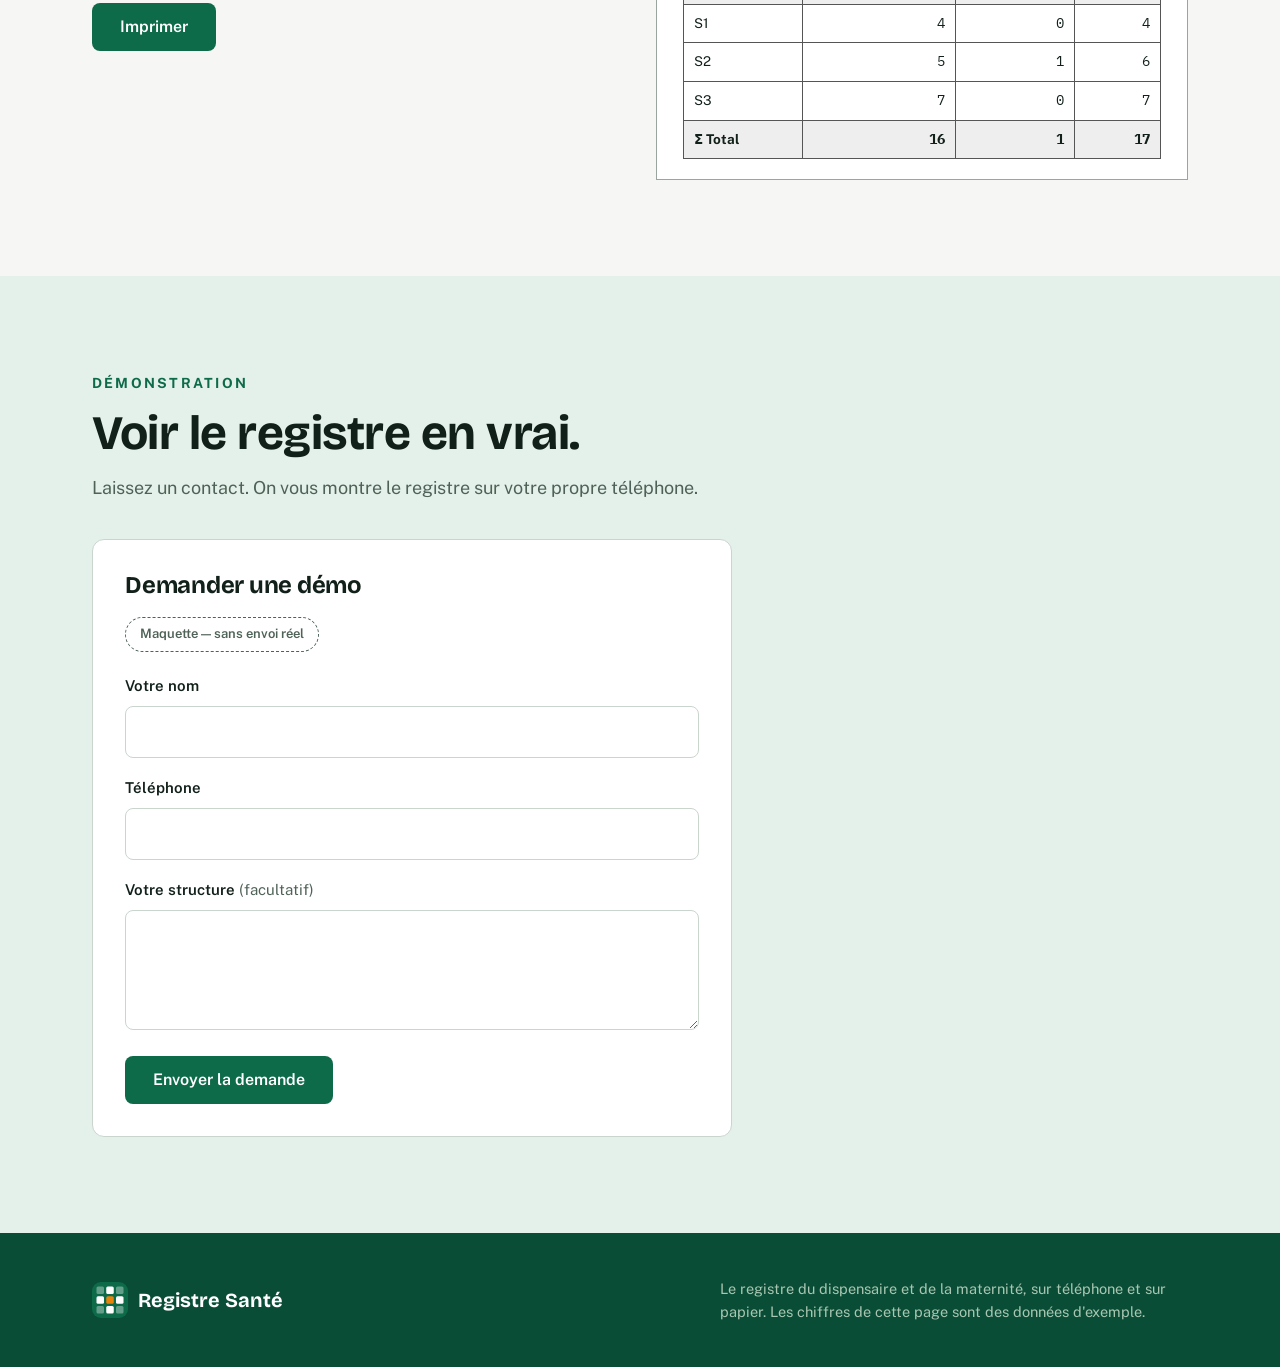
==== commit 9b25eee4: "Maquette Registre Santé : nouvelle direction (responsive complet)" ====
--- a/registre-sante.html
+++ b/registre-sante.html
@@ -1,516 +1,498 @@
 <!DOCTYPE html>
 <html lang="fr">
 <head>
-<meta charset="UTF-8">
-<meta name="viewport" content="width=device-width, initial-scale=1.0">
+<meta charset="utf-8">
+<meta name="viewport" content="width=device-width, initial-scale=1">
 <title>Registre Santé — Le registre du dispensaire et de la maternité</title>
-<meta name="description" content="Registre Santé : le registre du dispensaire et de la maternité, sur téléphone et sur papier. Saisie simple, cases qui se calculent, rapport prêt à imprimer.">
+<meta name="description" content="Le registre du dispensaire et de la maternité, sur téléphone et sur papier. Saisie simple, totaux calculés seuls, rapport prêt à imprimer.">
 <link rel="preconnect" href="https://fonts.googleapis.com">
 <link rel="preconnect" href="https://fonts.gstatic.com" crossorigin>
 <link href="https://fonts.googleapis.com/css2?family=Bricolage+Grotesque:opsz,wght@12..96,600;12..96,700&family=IBM+Plex+Mono:wght@400;500;600&family=Public+Sans:wght@400;500;600;700&display=swap" rel="stylesheet">
 <style>
-/* ============ REGISTRE SANTÉ — Charte v1, octobre 2026 ============ */
 :root{
-  --vert-savane:#0E6B4A;
-  --vert-profond:#0A4D36;
-  --vert-tendre:#E4F1EA;
-  --encre:#12201A;
-  --papier:#F6F7F4;
-  --blanc:#FFFFFF;
-  --ligne:#CAD5CE;
-  --attenue:#4F6258;
-  --soleil:#E8830C;
-  --soleil-pale:#FCEBD2;
-  --soleil-texte:#7A4300;
-  --alerte:#B3261E;
-  --alerte-pale:#FBE4E1;
+  --vert:#0E6B4A; --vert-profond:#0A4D36; --vert-tendre:#E4F1EA;
+  --encre:#12201A; --papier:#F6F7F4; --blanc:#FFFFFF; --bordure:#CAD5CE; --attenue:#4F6258;
+  --soleil:#E8830C; --soleil-pale:#FCEBD2; --soleil-texte:#7A4300;
+  --alerte:#B3261E; --alerte-pale:#FBE4E1;
+  --radius-card:12px; --radius-btn:8px;
+  --maxw:1160px;
 }
 *{box-sizing:border-box;margin:0;padding:0}
 html{scroll-behavior:smooth}
-body{
-  font-family:'Public Sans',system-ui,-apple-system,sans-serif;
-  color:var(--encre);background:var(--papier);
-  font-size:16px;line-height:1.6;-webkit-font-smoothing:antialiased;
-}
-h1,h2,h3,.logo-word{font-family:'Bricolage Grotesque','Public Sans',sans-serif;line-height:1.15}
+body{font-family:'Public Sans',system-ui,-apple-system,sans-serif;color:var(--encre);background:var(--papier);line-height:1.6;font-size:17px}
+h1,h2,h3{font-family:'Bricolage Grotesque','Public Sans',sans-serif;line-height:1.12;letter-spacing:-0.01em}
 .num{font-family:'IBM Plex Mono',ui-monospace,monospace;font-variant-numeric:tabular-nums}
-img,svg{display:block}
-a{color:var(--vert-savane)}
-.skip{position:absolute;left:-999px;top:0;background:var(--vert-profond);color:#fff;padding:12px 18px;z-index:200;border-radius:0 0 8px 0}
+img{max-width:100%;display:block}
+a{color:var(--vert)}
+.wrap{max-width:var(--maxw);margin:0 auto;padding:0 20px}
+.skip{position:absolute;left:-9999px;top:0;background:var(--vert);color:#fff;padding:12px 18px;z-index:100;border-radius:0 0 8px 0}
 .skip:focus{left:0}
-/* ---------- boutons ---------- */
-.btn{
-  display:inline-flex;align-items:center;justify-content:center;gap:8px;
-  min-height:48px;padding:12px 24px;border-radius:8px;
-  font-family:'Public Sans',sans-serif;font-weight:600;font-size:16px;
-  border:1px solid transparent;cursor:pointer;text-decoration:none;
-}
-.btn-primary{background:var(--vert-savane);color:#fff}
+/* ---------- header ---------- */
+.site-head{position:sticky;top:0;z-index:50;background:var(--blanc);border-bottom:1px solid var(--bordure)}
+.site-head .wrap{display:flex;align-items:center;gap:16px;min-height:72px}
+.brand{display:flex;align-items:center;gap:10px;text-decoration:none;color:var(--encre)}
+.brand-name{font-family:'Bricolage Grotesque',sans-serif;font-weight:700;font-size:20px}
+.nav{display:none;gap:24px;margin-left:auto}
+.nav a{text-decoration:none;color:var(--encre);font-weight:500;font-size:16px}
+.nav a:hover{color:var(--vert)}
+.head-cta{margin-left:auto}
+/* ---------- buttons ---------- */
+.btn{display:inline-flex;align-items:center;justify-content:center;gap:8px;min-height:48px;padding:12px 26px;border-radius:var(--radius-btn);font-family:'Public Sans',sans-serif;font-weight:600;font-size:16px;text-decoration:none;cursor:pointer;border:2px solid transparent;transition:transform .15s ease,box-shadow .15s ease,background .15s ease}
+.btn-primary{background:var(--vert);color:#fff}
 .btn-primary:hover{background:var(--vert-profond)}
-.btn-primary:active{background:var(--vert-profond)}
-.btn-outline{background:var(--blanc);border-color:var(--vert-savane);color:var(--vert-profond)}
+.btn-light{background:var(--blanc);color:var(--vert-profond)}
+.btn-light:hover{background:var(--vert-tendre)}
+.btn-ghost{background:transparent;color:#fff;border-color:rgba(255,255,255,.7)}
+.btn-ghost:hover{border-color:#fff;background:rgba(255,255,255,.08)}
+.btn-outline{background:transparent;color:var(--vert);border-color:var(--vert)}
 .btn-outline:hover{background:var(--vert-tendre)}
-.btn:focus-visible,a:focus-visible,input:focus-visible,textarea:focus-visible,summary:focus-visible{
-  outline:3px solid var(--vert-savane);outline-offset:2px;
-}
-/* ---------- header ---------- */
-.site-header{position:sticky;top:0;z-index:100;background:rgba(246,247,244,.97);border-bottom:1px solid var(--ligne)}
-.header-inner{max-width:1120px;margin:0 auto;padding:10px 20px;display:flex;align-items:center;gap:14px}
-.brand{display:flex;align-items:center;gap:10px;text-decoration:none;color:var(--encre)}
-.brand svg{width:36px;height:36px}
-.logo-word{font-weight:700;font-size:19px;letter-spacing:-.01em}
-.main-nav{display:none;margin-left:auto;gap:2px}
-.main-nav a{
-  display:inline-flex;align-items:center;min-height:48px;padding:10px 14px;
-  text-decoration:none;color:var(--encre);font-weight:500;
-}
-.main-nav a:hover{color:var(--vert-savane);text-decoration:underline}
-.header-cta{margin-left:auto;padding:10px 18px;font-size:15px}
-@media(min-width:860px){
-  .main-nav{display:flex}
-  .header-cta{margin-left:12px}
-}
-/* ---------- sections ---------- */
-.section{max-width:1120px;margin:0 auto;padding:64px 20px;scroll-margin-top:84px}
-.kicker{
-  display:inline-block;font-size:13px;font-weight:700;letter-spacing:.14em;text-transform:uppercase;
-  color:var(--vert-savane);margin-bottom:12px;
-}
-.section h2{font-size:clamp(26px,4vw,38px);color:var(--vert-profond);margin-bottom:14px;font-weight:700}
-.section .intro{color:var(--attenue);max-width:62ch;margin-bottom:28px;font-size:17px}
-.tag-exemple{
-  display:inline-block;font-size:12.5px;font-weight:600;letter-spacing:.06em;
-  color:var(--attenue);border:1px dashed var(--ligne);border-radius:99px;
-  padding:4px 12px;background:var(--blanc);margin-bottom:18px;
-}
 /* ---------- hero ---------- */
-.hero{background:var(--papier);border-bottom:1px solid var(--ligne)}
-.hero-grid{max-width:1120px;margin:0 auto;padding:56px 20px 64px;display:grid;gap:44px}
-@media(min-width:940px){.hero-grid{grid-template-columns:1fr 1fr;align-items:center}}
-.hero h1{font-size:clamp(34px,5.4vw,54px);font-weight:700;color:var(--vert-profond);margin:14px 0 18px;letter-spacing:-.015em}
-.hero .lead{font-size:18px;color:var(--attenue);max-width:42ch;margin-bottom:30px}
-.hero-actions{display:flex;gap:8px;flex-wrap:wrap}
-.hero-note{margin-top:18px;font-size:14px;color:var(--attenue)}
-/* ---------- téléphone ---------- */
-.phone-wrap{display:flex;justify-content:center}
-.phone{
-  width:min(330px,100%);background:#101413;border-radius:46px;padding:12px;
-  box-shadow:0 30px 60px rgba(18,32,26,.22);
-}
-.screen{background:var(--papier);border-radius:34px;overflow:hidden;display:flex;flex-direction:column;min-height:600px}
-.statusbar{
-  display:flex;justify-content:space-between;align-items:center;
-  padding:10px 20px 6px;font-size:13px;font-weight:600;
-}
-.statusbar .sic{display:flex;gap:6px;align-items:center}
-.apphead{padding:10px 16px 12px;border-bottom:1px solid var(--ligne);background:var(--blanc)}
-.apphead .who{font-family:'Bricolage Grotesque',sans-serif;font-weight:700;font-size:17px;color:var(--vert-profond)}
-.apphead .when{font-size:13px;color:var(--attenue)}
-.appbody{padding:14px 14px 10px;flex:1}
-.kpis{display:grid;grid-template-columns:1fr 1fr;gap:8px;margin-bottom:14px}
-.kpi{background:var(--blanc);border:1px solid var(--ligne);border-radius:12px;padding:10px 12px}
-.kpi .k-label{font-size:12px;color:var(--attenue);font-weight:500}
-.kpi .k-val{font-size:22px;font-weight:600;color:var(--vert-profond)}
-.minitable{width:100%;border-collapse:collapse;background:var(--blanc);border:1px solid var(--ligne);margin-bottom:12px}
-.minitable caption{text-align:left;font-weight:700;font-size:14px;padding:10px 12px 6px;color:var(--encre)}
-.minitable th{font-size:12px;font-weight:600;color:var(--attenue);text-align:left;padding:8px 12px;border-top:1px solid var(--ligne)}
-.minitable td{padding:9px 12px;border-top:1px solid var(--ligne);font-size:14px}
-.minitable td.n,.minitable th.n{text-align:right}
-.alert{
-  display:flex;gap:10px;align-items:flex-start;border-radius:12px;
-  padding:12px;font-size:14px;margin-bottom:8px;border:1px solid var(--ligne);background:var(--blanc);
-}
-.alert .sign{font-weight:700;flex-shrink:0}
-.alert.warn{background:var(--soleil-pale);border-color:var(--soleil-pale);color:var(--soleil-texte)}
-.alert.plain{color:var(--encre)}
-.bottomnav{
-  display:flex;background:var(--blanc);border-top:1px solid var(--ligne);
-}
-.bottomnav a{
-  flex:1;display:flex;flex-direction:column;align-items:center;gap:2px;
-  min-height:58px;justify-content:center;text-decoration:none;
-  font-size:12px;font-weight:600;color:var(--attenue);
-}
-.bottomnav a.active{color:var(--vert-savane)}
-.bottomnav a .dotnav{width:22px;height:22px}
-/* ---------- cartes terrain ---------- */
-.cards3{display:grid;gap:16px}
-@media(min-width:860px){.cards3{grid-template-columns:1fr 1fr 1fr}}
-.card{
-  background:var(--blanc);border:1px solid var(--ligne);border-radius:12px;
-  padding:24px;
-}
-.card h3{font-size:20px;color:var(--vert-profond);margin:14px 0 8px;font-weight:700}
-.card p{color:var(--attenue);font-size:15.5px}
-.card .picto{
-  width:44px;height:44px;border-radius:12px;background:var(--vert-tendre);
-  display:flex;align-items:center;justify-content:center;
-}
-.sundot{width:20px;height:20px;border-radius:50%;background:var(--soleil)}
-/* ---------- tableaux registre ---------- */
-.table-scroll{overflow-x:auto;border:1px solid var(--ligne);background:var(--blanc)}
-table.registre{width:100%;border-collapse:collapse;min-width:560px}
-table.registre th,table.registre td{border:1px solid var(--ligne);border-radius:0}
-table.registre thead th{
-  background:var(--papier);padding:12px 14px;font-size:14px;font-weight:600;
-  color:var(--attenue);text-align:left;
-}
-table.registre thead th.n{text-align:right}
-table.registre td{height:58px;padding:0;font-size:16px}
-table.registre td.week{padding:0 14px;font-weight:600;color:var(--encre)}
-td.cell-input input{
-  width:100%;height:58px;border:0;background:var(--blanc);
-  font-family:'IBM Plex Mono',monospace;font-size:17px;text-align:right;
-  padding:0 16px;color:var(--encre);
-}
-td.cell-input input:focus{outline:3px solid var(--vert-savane);outline-offset:-3px}
-input[type=number]::-webkit-inner-spin-button,input[type=number]::-webkit-outer-spin-button{-webkit-appearance:none}
-input[type=number]{-moz-appearance:textfield;appearance:textfield}
-td.calc{
-  background:var(--vert-tendre);font-family:'IBM Plex Mono',monospace;
-  text-align:right;padding:0 16px;font-weight:600;color:var(--vert-profond);
-}
-tr.total-row td{background:var(--vert-tendre);font-weight:700;color:var(--vert-profond)}
-tr.total-row td.week{font-family:'IBM Plex Mono',monospace;font-size:15px}
-table.registre td.val{text-align:right;padding:0 16px}
-.legend{display:flex;gap:20px;flex-wrap:wrap;margin:16px 0 20px;font-size:14.5px;color:var(--attenue)}
+.hero{background:var(--vert-profond);color:#fff;overflow:hidden}
+.hero .wrap{display:grid;gap:32px;padding-top:56px;padding-bottom:56px}
+.eyebrow{display:inline-flex;align-items:center;gap:10px;font-size:14px;font-weight:600;letter-spacing:.14em;text-transform:uppercase;color:#cfe3d6;margin-bottom:18px}
+.hero h1{font-size:clamp(2.3rem,7.5vw,3.1rem);font-weight:700;margin-bottom:20px;max-width:16ch}
+.hero h1 .hl{color:#fff;text-decoration:underline;text-decoration-color:var(--soleil);text-decoration-thickness:6px;text-underline-offset:8px}
+.hero .lede{font-size:19px;color:#dcebe2;max-width:44ch;margin-bottom:32px}
+.hero-ctas{display:flex;flex-wrap:wrap;gap:14px;margin-bottom:28px}
+.hero-note{display:inline-flex;align-items:center;gap:10px;font-size:15px;color:#dcebe2;background:rgba(255,255,255,.08);border:1px solid rgba(255,255,255,.18);border-radius:999px;padding:10px 18px}
+.dot{width:12px;height:12px;border-radius:50%;background:var(--soleil);flex-shrink:0}
+.hero-media{position:relative}
+.hero-media img{border-radius:var(--radius-card);aspect-ratio:4/3;object-fit:cover;width:100%;box-shadow:0 24px 60px rgba(0,0,0,.35)}
+.hero-media figcaption{margin-top:12px;font-size:14px;color:#bcd4c4}
+/* ---------- band chiffres ---------- */
+.band{background:var(--papier);border-bottom:1px solid var(--bordure)}
+.band .wrap{padding-top:44px;padding-bottom:44px}
+.band-kicker{font-size:14px;font-weight:600;letter-spacing:.14em;text-transform:uppercase;color:var(--vert);margin-bottom:8px}
+.stats{display:grid;grid-template-columns:repeat(2,1fr);gap:1px;background:var(--bordure);border:1px solid var(--bordure);border-radius:var(--radius-card);overflow:hidden;margin-top:24px}
+.stat{background:var(--blanc);padding:24px 22px}
+.stat .v{font-size:clamp(2rem,5vw,2.9rem);font-weight:600;color:var(--vert-profond);text-align:left;line-height:1.1}
+.stat .l{font-size:15px;color:var(--attenue);margin-top:6px}
+/* ---------- sections communes ---------- */
+section.block{padding:72px 0}
+.sec-kicker{font-size:14px;font-weight:700;letter-spacing:.16em;text-transform:uppercase;color:var(--vert);margin-bottom:12px}
+.sec-title{font-size:clamp(1.9rem,5vw,2.8rem);font-weight:700;margin-bottom:14px;max-width:22ch}
+.sec-intro{font-size:18px;color:var(--attenue);max-width:62ch;margin-bottom:36px}
+.tag{display:inline-block;font-size:13px;font-weight:600;border:1px dashed var(--attenue);color:var(--attenue);border-radius:999px;padding:6px 14px;margin-bottom:20px}
+/* ---------- dualité téléphone / papier ---------- */
+.duo{display:grid;gap:24px}
+.card{background:var(--blanc);border:1px solid var(--bordure);border-radius:var(--radius-card);overflow:hidden}
+.card .card-media img{aspect-ratio:16/10;object-fit:cover;width:100%}
+.card-body{padding:28px}
+.card-body h3{font-size:1.45rem;margin-bottom:10px}
+.card-body p{color:var(--attenue);font-size:16.5px}
+.card-flag{display:inline-flex;align-items:center;gap:8px;font-size:13px;font-weight:700;letter-spacing:.1em;text-transform:uppercase;color:var(--vert-profond);margin-bottom:12px}
+.sq{width:12px;height:12px;background:var(--soleil);flex-shrink:0}
+/* feuille papier (maquette imprimée) */
+.paper-sheet{background:#fff;border:1px solid #9aa5a0;padding:26px 26px 20px;font-size:14px}
+.paper-sheet .ps-head{border-bottom:3px solid #12201A;padding-bottom:12px;margin-bottom:14px}
+.paper-sheet .ps-head strong{font-family:'Bricolage Grotesque',sans-serif;font-size:18px}
+.paper-sheet .ps-head span{display:block;color:#333;font-size:13px;margin-top:4px}
+.ps-table{width:100%;border-collapse:collapse}
+.ps-table th,.ps-table td{border:1px solid #555;text-align:left;padding:8px 10px;font-size:13.5px}
+.ps-table th{background:#eee;font-size:12px;text-transform:uppercase;letter-spacing:.08em}
+.ps-table td.num,.ps-table th.num{text-align:right}
+.ps-table tr.total td{font-weight:700;background:#eee}
+/* ---------- terrain ---------- */
+.terrain{background:var(--vert-tendre)}
+.feats{display:grid;gap:20px}
+.feat{background:var(--blanc);border:1px solid var(--bordure);border-radius:var(--radius-card);padding:28px}
+.feat .picto{width:44px;height:44px;border-radius:12px;background:var(--vert-tendre);display:flex;align-items:center;justify-content:center;margin-bottom:16px}
+.feat h3{font-size:1.3rem;margin-bottom:8px}
+.feat p{color:var(--attenue);font-size:16px}
+/* ---------- saisie ---------- */
+.legend{display:flex;flex-wrap:wrap;gap:18px;margin-bottom:20px;font-size:15px;color:var(--attenue)}
 .legend span{display:inline-flex;align-items:center;gap:8px}
-.sw{width:18px;height:18px;border:1px solid var(--ligne);background:var(--blanc);display:inline-block}
-.sw.g{background:var(--vert-tendre)}
-.formule-note{
-  display:flex;gap:10px;align-items:flex-start;margin:20px 0;
-  font-size:15.5px;color:var(--encre);max-width:62ch;
-}
-.formule-note .osquare{width:14px;height:14px;background:var(--soleil);flex-shrink:0;margin-top:5px}
-.actions{display:flex;gap:8px;flex-wrap:wrap;flex-direction:column}
-.actions .btn{width:100%}
-@media(min-width:640px){.actions{flex-direction:row}.actions .btn{width:auto}}
+.sw{width:18px;height:18px;border:1px solid var(--bordure);background:#fff;flex-shrink:0}
+.sw.calc{background:var(--vert-tendre)}
+.table-scroll{overflow-x:auto;border:1px solid var(--bordure);border-radius:var(--radius-card);background:#fff}
+table.saisie{width:100%;min-width:620px;border-collapse:collapse;background:#fff}
+table.saisie th,table.saisie td{border:1px solid var(--bordure);padding:0;text-align:right}
+table.saisie th{background:var(--vert-tendre);color:var(--vert-profond);font-size:13px;text-transform:uppercase;letter-spacing:.08em;padding:14px 16px;text-align:right}
+table.saisie th:first-child,table.saisie td.week{text-align:left}
+table.saisie td.week{padding:14px 16px;font-weight:700}
+table.saisie td.cell-input{padding:0}
+table.saisie input{width:100%;border:0;background:#fff;min-height:60px;padding:14px 16px;font-family:'IBM Plex Mono',monospace;font-size:19px;text-align:right;color:var(--encre)}
+table.saisie input:focus{outline:3px solid var(--vert);outline-offset:-3px}
+table.saisie td.calc{background:var(--vert-tendre);padding:14px 16px;font-family:'IBM Plex Mono',monospace;font-size:19px;font-weight:600;color:var(--vert-profond)}
+table.saisie tr.total td{background:var(--vert-profond);color:#fff;font-weight:700;padding:16px;font-family:'IBM Plex Mono',monospace;font-size:19px}
+table.saisie tr.total td.week{font-family:'Public Sans',sans-serif}
+.formule{display:flex;gap:10px;align-items:flex-start;margin:18px 0 26px;font-size:15.5px;color:var(--attenue);max-width:70ch}
+.saisie-actions{display:flex;flex-wrap:wrap;gap:14px}
 /* ---------- rapport ---------- */
-.rapport{background:var(--blanc);border:1px solid var(--ligne);border-radius:12px;padding:28px;margin-bottom:24px}
-.rapport .mois{font-family:'Bricolage Grotesque',sans-serif;font-weight:700;font-size:20px;color:var(--vert-profond);margin-bottom:12px}
-.rapport .resume{font-size:17px;margin-bottom:20px;max-width:64ch}
-.obs{
-  display:flex;gap:10px;align-items:flex-start;background:var(--soleil-pale);
-  border-radius:12px;padding:14px 16px;margin:20px 0;color:var(--soleil-texte);font-weight:500;
-}
-.obs .sign{font-weight:700}
-/* ---------- impression ---------- */
-.print-demo{background:var(--blanc);border:1px solid var(--ligne);border-radius:12px;padding:28px}
-.print-head{border-bottom:2px solid #000;padding-bottom:12px;margin-bottom:16px;font-size:15px}
-.print-head strong{font-family:'Bricolage Grotesque',sans-serif;font-size:18px}
-table.bw{width:100%;border-collapse:collapse}
-table.bw th,table.bw td{border:1px solid #000;border-radius:0;padding:10px 12px;font-size:15px}
-table.bw th{background:#fff;text-align:left}
-table.bw td.n,table.bw th.n{text-align:right;font-family:'IBM Plex Mono',monospace}
-table.bw td.calc{background:#EDEDED;font-weight:600}
-table.bw tr.total-row td{background:#EDEDED;font-weight:700}
+.rapport{background:var(--vert-profond);color:#fff}
+.rapport .sec-kicker{color:#9fd0b4}
+.rapport .sec-title{color:#fff}
+.rapport .sec-intro{color:#cfe3d6}
+.rapport-lede{font-size:clamp(1.25rem,3.4vw,1.7rem);line-height:1.7;max-width:34ch;margin-bottom:36px}
+.rapport-lede .num{font-size:1.35em;font-weight:600;color:#fff}
+table.maladies{width:100%;border-collapse:collapse;background:#fff;color:var(--encre);border-radius:var(--radius-card);overflow:hidden}
+table.maladies th,table.maladies td{padding:15px 20px;border-bottom:1px solid var(--bordure);text-align:left;font-size:16.5px}
+table.maladies th{background:var(--vert-tendre);font-size:13px;text-transform:uppercase;letter-spacing:.08em;color:var(--vert-profond)}
+table.maladies td.num,table.maladies th.num{text-align:right}
+table.maladies tr.total td{background:var(--vert-tendre);font-weight:700}
+.obs{margin-top:24px;background:var(--soleil-pale);border:1px solid var(--soleil-pale);color:var(--soleil-texte);border-radius:var(--radius-card);padding:22px 24px;font-size:16.5px}
+.obs strong{display:block;margin-bottom:4px}
+.rapport .btn{margin-top:28px}
 /* ---------- états ---------- */
-.etats{display:grid;gap:12px;max-width:640px}
-.etat{display:flex;align-items:center;gap:14px;padding:16px 18px;border-radius:12px;border:1px solid var(--ligne);background:var(--blanc);font-size:16px}
-.etat .signe{font-weight:700;font-size:18px;flex-shrink:0}
-.etat .mot{font-weight:700}
-.etat.ok{background:var(--vert-tendre);border-color:var(--vert-tendre)}
-.etat.ok .signe,.etat.ok .mot{color:var(--vert-profond)}
+.etats-grid{display:grid;gap:20px}
+.etat{background:#fff;border:1px solid var(--bordure);border-radius:var(--radius-card);padding:28px}
+.etat .signe{font-size:26px;font-weight:700;display:block;margin-bottom:10px}
+.etat .mot{font-size:20px;font-weight:700;font-family:'Bricolage Grotesque',sans-serif;display:block;margin-bottom:6px}
+.etat p{color:var(--attenue);font-size:16px}
+.etat.ok .signe,.etat.ok .mot{color:var(--vert)}
 .etat.warn{background:var(--soleil-pale);border-color:var(--soleil-pale)}
 .etat.warn .signe,.etat.warn .mot{color:var(--soleil-texte)}
 .etat.rupt{background:var(--alerte-pale);border-color:var(--alerte-pale)}
 .etat.rupt .signe,.etat.rupt .mot{color:var(--alerte)}
-/* ---------- CTA + formulaire ---------- */
-.cta-final{background:var(--vert-profond);color:#fff}
-.cta-final .section h2{color:#fff}
-.cta-final .intro{color:rgba(255,255,255,.82)}
-.demo-form{background:var(--blanc);border-radius:12px;padding:28px;color:var(--encre);max-width:560px}
-.field{margin-bottom:16px}
-.field label{display:block;font-weight:600;margin-bottom:8px}
-.field input,.field textarea{
-  width:100%;min-height:48px;border:1px solid var(--ligne);border-radius:8px;
-  padding:12px 14px;font-size:16px;font-family:inherit;color:var(--encre);background:var(--blanc);
+/* ---------- impression ---------- */
+.print-demo{display:grid;gap:32px;align-items:start}
+.print-actions .btn{margin-top:20px}
+.bw-note{margin-top:16px;color:var(--attenue);font-size:16px;max-width:44ch}
+/* ---------- démo ---------- */
+.demo{background:var(--vert-tendre)}
+.demo-card{background:#fff;border:1px solid var(--bordure);border-radius:var(--radius-card);padding:32px;max-width:640px}
+.demo-card h3{font-size:1.5rem;margin-bottom:6px}
+.demo-card .tag{margin:12px 0 22px}
+.field{margin-bottom:18px}
+.field label{display:block;font-weight:600;font-size:15px;margin-bottom:8px}
+.field input,.field textarea{width:100%;border:1px solid var(--bordure);border-radius:8px;min-height:52px;padding:12px 16px;font-family:'Public Sans',sans-serif;font-size:16px;color:var(--encre);background:#fff}
+.field textarea{min-height:120px;resize:vertical}
+.field input:focus,.field textarea:focus{outline:3px solid var(--vert);outline-offset:-1px;border-color:var(--vert)}
+.form-ok{font-size:19px}
+/* ---------- footer ---------- */
+footer{background:var(--vert-profond);color:#dcebe2}
+footer .wrap{padding-top:44px;padding-bottom:44px;display:flex;flex-wrap:wrap;gap:20px;align-items:center;justify-content:space-between}
+footer .brand-name{color:#fff}
+footer p{font-size:14.5px;color:#a9c6b2;max-width:52ch}
+/* ---------- print ---------- */
+@media print{
+  .site-head,.hero-media,.hero-ctas,.saisie-actions,.demo,.obs .btn,footer .btn,.skip{display:none!important}
+  body{background:#fff}
+  .hero,.rapport{background:#fff!important;color:#000!important}
+  .hero h1,.hero .lede,.rapport .sec-title,.rapport .sec-intro,.rapport-lede,.rapport-lede .num{color:#000!important}
+  section.block{padding:24px 0}
 }
-.field textarea{min-height:110px;resize:vertical}
-.form-ok{font-size:18px}
-.form-note{margin-top:14px}
-/* ---------- footer ---------- */
-.site-footer{border-top:1px solid var(--ligne);background:var(--papier)}
-.footer-inner{max-width:1120px;margin:0 auto;padding:32px 20px;display:flex;gap:16px;align-items:center;flex-wrap:wrap}
-.footer-inner .fbrand{display:flex;align-items:center;gap:10px;font-weight:700;font-family:'Bricolage Grotesque',sans-serif}
-.footer-inner svg{width:30px;height:30px}
-.footer-meta{margin-left:auto;font-size:14px;color:var(--attenue);display:flex;gap:16px;flex-wrap:wrap}
-/* ---------- divers ---------- */
-.mt{margin-top:28px}
-/* ---------- impression sobre ---------- */
-@media print{
-  .site-header,.hero .phone-wrap,.cta-final,.site-footer,.actions,.hero-actions,.skip{display:none !important}
-  body{background:#fff}
-  .section{padding:24px 0;max-width:none}
-  table.registre th,table.registre td{border:1px solid #000}
-  td.calc,tr.total-row td{background:#EDEDED !important;-webkit-print-color-adjust:exact;print-color-adjust:exact}
-  .tag-exemple,.legend{display:none !important}
+/* ---------- tablette ---------- */
+@media (min-width:768px){
+  .nav{display:flex}
+  .head-cta{margin-left:0}
+  .hero .wrap{grid-template-columns:1.05fr .95fr;align-items:center;padding-top:72px;padding-bottom:72px}
+  .hero h1{font-size:clamp(2.6rem,5vw,3.6rem)}
+  .stats{grid-template-columns:repeat(4,1fr)}
+  .duo{grid-template-columns:1fr 1fr}
+  .feats{grid-template-columns:repeat(3,1fr)}
+  .etats-grid{grid-template-columns:repeat(3,1fr)}
+  .print-demo{grid-template-columns:1fr 1fr}
+  section.block{padding:96px 0}
 }
-/* ---------- mouvement réduit ---------- */
+/* ---------- ordinateur ---------- */
+@media (min-width:1024px){
+  .wrap{padding:0 32px}
+  .hero .wrap{padding-top:96px;padding-bottom:96px}
+  .hero h1{font-size:4.2rem}
+  .hero .lede{font-size:21px}
+  table.saisie input,table.saisie td.calc{font-size:21px;min-height:68px}
+  .sec-title{font-size:3rem}
+}
 @media (prefers-reduced-motion:reduce){
   html{scroll-behavior:auto}
-  *{animation:none !important;transition:none !important}
+  *{transition:none!important}
 }
 </style>
 </head>
 <body>
 <a class="skip" href="#contenu">Aller au contenu</a>
 
-<header class="site-header">
-  <div class="header-inner">
+<header class="site-head">
+  <div class="wrap">
     <a class="brand" href="#haut" aria-label="Registre Santé — accueil">
-      <svg viewBox="0 0 48 48" role="img" aria-label="Logo Registre Santé"><rect width="48" height="48" rx="12" fill="#0E6B4A"/><g fill="#FFFFFF" fill-opacity="0.35"><rect x="6" y="6" width="10" height="10" rx="2"/><rect x="32" y="6" width="10" height="10" rx="2"/><rect x="6" y="32" width="10" height="10" rx="2"/><rect x="32" y="32" width="10" height="10" rx="2"/></g><g fill="#FFFFFF"><rect x="19" y="6" width="10" height="10" rx="2"/><rect x="6" y="19" width="10" height="10" rx="2"/><rect x="32" y="19" width="10" height="10" rx="2"/><rect x="19" y="32" width="10" height="10" rx="2"/></g><rect x="19" y="19" width="10" height="10" rx="2" fill="#E8830C"/></svg>
-      <span class="logo-word">Registre Santé</span>
+      <svg width="40" height="40" viewBox="0 0 48 48" role="img" aria-label="Logo Registre Santé"><rect width="48" height="48" rx="12" fill="#0E6B4A"/><g fill="#FFFFFF" fill-opacity="0.35"><rect x="6" y="6" width="10" height="10" rx="2"/><rect x="32" y="6" width="10" height="10" rx="2"/><rect x="6" y="32" width="10" height="10" rx="2"/><rect x="32" y="32" width="10" height="10" rx="2"/></g><g fill="#FFFFFF"><rect x="19" y="6" width="10" height="10" rx="2"/><rect x="6" y="19" width="10" height="10" rx="2"/><rect x="32" y="19" width="10" height="10" rx="2"/><rect x="19" y="32" width="10" height="10" rx="2"/></g><rect x="19" y="19" width="10" height="10" rx="2" fill="#E8830C"/></svg>
+      <span class="brand-name">Registre Santé</span>
     </a>
-    <nav class="main-nav" aria-label="Navigation principale">
+    <nav class="nav" aria-label="Navigation principale">
       <a href="#registre">Le registre</a>
       <a href="#saisie">Saisie</a>
       <a href="#rapport">Rapport</a>
+      <a href="#etats">États</a>
       <a href="#impression">Impression</a>
     </nav>
-    <a class="btn btn-primary header-cta" href="#demo">Demander une démo</a>
+    <a class="btn btn-primary head-cta" href="#demo">Demander une démo</a>
   </div>
 </header>
 
 <main id="contenu">
-<!-- ================= HERO ================= -->
-<div class="hero" id="haut">
-  <div class="hero-grid">
+<!-- ============ HERO ============ -->
+<section class="hero" id="haut">
+  <div class="wrap">
     <div>
-      <span class="kicker">Dispensaire · Maternité</span>
-      <h1>Le registre du dispensaire et de la maternité, sur téléphone et sur papier.</h1>
-      <p class="lead">Saisissez les chiffres du mois. Les cases vertes se calculent seules. Le rapport est prêt à imprimer.</p>
-      <div class="hero-actions">
-        <a class="btn btn-primary" href="#demo">Demander une démo</a>
-        <a class="btn btn-outline" href="#saisie">Voir la saisie</a>
+      <p class="eyebrow">Dispensaire · Maternité</p>
+      <h1>Le registre du dispensaire et de la maternité, <span class="hl">sur téléphone et sur papier.</span></h1>
+      <p class="lede">Saisissez les chiffres du mois. Les cases vertes se calculent seules. Le rapport est prêt à imprimer.</p>
+      <div class="hero-ctas">
+        <a class="btn btn-light" href="#demo">Demander une démo</a>
+        <a class="btn btn-ghost" href="#saisie">Voir la saisie</a>
       </div>
-      <p class="hero-note">Fonctionne sans connexion. Pensé pour le terrain.</p>
-    </div>
-    <div class="phone-wrap" aria-label="Aperçu de l'écran d'accueil sur téléphone">
-      <div class="phone">
-        <div class="screen">
-          <div class="statusbar"><span class="num">9:41</span><span class="sic" aria-hidden="true">●●● ▮</span></div>
-          <div class="apphead">
-            <div class="who">Registre Santé</div>
-            <div class="when">Site 1 · octobre 2026</div>
+      <p class="hero-note"><span class="dot" aria-hidden="true"></span>Fonctionne sans connexion. Pensé pour le terrain.</p>
+    </div>
+    <figure class="hero-media">
+      <img src="img/sage-femme-registre.jpg" alt="Sage-femme remplissant le registre papier du dispensaire" width="1200" height="900">
+      <figcaption>Le registre papier, chaque jour, au dispensaire.</figcaption>
+    </figure>
+  </div>
+</section>
+
+<!-- ============ CHIFFRES ============ -->
+<div class="band">
+  <div class="wrap">
+    <p class="band-kicker">Octobre 2026 · Site 1</p>
+    <span class="tag">Données d'exemple</span>
+    <div class="stats">
+      <div class="stat"><p class="v num">2 517</p><p class="l">Population suivie</p></div>
+      <div class="stat"><p class="v num">328</p><p class="l">Consultations</p></div>
+      <div class="stat"><p class="v num">17</p><p class="l">Accouchements</p></div>
+      <div class="stat"><p class="v num">83 %</p><p class="l">Vaccination</p></div>
+    </div>
+  </div>
+</div>
+
+<!-- ============ DUALITÉ ============ -->
+<section class="block" id="registre">
+  <div class="wrap">
+    <p class="sec-kicker">Le registre</p>
+    <h2 class="sec-title">Deux outils. Un seul registre.</h2>
+    <p class="sec-intro">Le téléphone pour saisir au chevet. Le papier pour garder la trace et imprimer. Les deux disent la même chose.</p>
+    <div class="duo">
+      <article class="card">
+        <div class="card-media">
+          <img src="img/infirmier-telephone.jpg" alt="Infirmier consultant le registre sur son téléphone devant le dispensaire" width="1200" height="750" loading="lazy">
+        </div>
+        <div class="card-body">
+          <p class="card-flag">Sur téléphone</p>
+          <h3>Saisie au chevet, sans attendre.</h3>
+          <p>On écrit dans les cases blanches. Les vertes se calculent seules. Même sans connexion, rien ne se perd.</p>
+        </div>
+      </article>
+      <article class="card">
+        <div class="card-media" style="padding:26px 26px 0">
+          <div class="paper-sheet" aria-label="Aperçu de la feuille imprimée">
+            <div class="ps-head"><strong>Registre Santé — feuille mensuelle</strong><span>Site 1 · Octobre 2026 · Infirmier : ______</span></div>
+            <table class="ps-table">
+              <thead><tr><th>Consultations par maladie</th><th class="num">N</th></tr></thead>
+              <tbody>
+                <tr><td>Paludisme</td><td class="num">131</td></tr>
+                <tr><td>Infections respiratoires</td><td class="num">74</td></tr>
+                <tr><td>Diarrhées</td><td class="num">39</td></tr>
+                <tr><td>Plaies et autres</td><td class="num">84</td></tr>
+                <tr class="total"><td>Σ Total</td><td class="num">328</td></tr>
+              </tbody>
+            </table>
           </div>
-          <div class="appbody">
-            <span class="tag-exemple">Données d'exemple</span>
-            <div class="kpis">
-              <div class="kpi"><div class="k-label">Population</div><div class="k-val num">2 517</div></div>
-              <div class="kpi"><div class="k-label">Naissances</div><div class="k-val num">16</div></div>
-              <div class="kpi"><div class="k-label">Décès</div><div class="k-val num">6</div></div>
-              <div class="kpi"><div class="k-label">Consultations</div><div class="k-val num">328</div></div>
-              <div class="kpi"><div class="k-label">Accouch.</div><div class="k-val num">17</div></div>
-              <div class="kpi"><div class="k-label">Vaccination</div><div class="k-val num">83 %</div></div>
-            </div>
-            <table class="minitable">
-              <caption>Consultations par âge</caption>
-              <tr><th scope="col">Tranche</th><th scope="col" class="n">N</th></tr>
-              <tr><td>0–11 mois</td><td class="n num">58</td></tr>
-              <tr><td>1–4 ans</td><td class="n num">86</td></tr>
-              <tr><td>5–14 ans</td><td class="n num">81</td></tr>
-              <tr><td>15–49 ans</td><td class="n num">78</td></tr>
-              <tr><td>50 ans et +</td><td class="n num">25</td></tr>
-            </table>
-            <div class="alert warn"><span class="sign" aria-hidden="true">⚠</span><span><strong>Stock bas :</strong> amoxicilline, ACT.</span></div>
-            <div class="alert plain"><span class="sign" aria-hidden="true">−</span><span><strong>À rattraper :</strong> Penta 3 (65 %), VAT (72 %).</span></div>
-          </div>
-          <nav class="bottomnav" aria-label="Navigation de l'application">
-            <a href="#haut" class="active"><svg class="dotnav" viewBox="0 0 24 24" fill="none" stroke="currentColor" stroke-width="2"><path d="M3 11l9-8 9 8v9a2 2 0 0 1-2 2h-4v-7h-6v7H5a2 2 0 0 1-2-2z"/></svg>Accueil</a>
-            <a href="#saisie"><svg class="dotnav" viewBox="0 0 24 24" fill="none" stroke="currentColor" stroke-width="2"><path d="M12 20h9"/><path d="M16.5 3.5a2.1 2.1 0 0 1 3 3L7 19l-4 1 1-4z"/></svg>Saisie</a>
-            <a href="#rapport"><svg class="dotnav" viewBox="0 0 24 24" fill="none" stroke="currentColor" stroke-width="2"><path d="M4 20V10M10 20V4M16 20v-8M22 20H2"/></svg>Rapport</a>
-            <a href="#impression"><svg class="dotnav" viewBox="0 0 24 24" fill="none" stroke="currentColor" stroke-width="2"><path d="M12 21s-7-5.5-7-11a7 7 0 0 1 14 0c0 5.5-7 11-7 11z"/><circle cx="12" cy="10" r="2.5"/></svg>Sites</a>
-          </nav>
+        </div>
+        <div class="card-body">
+          <p class="card-flag"><span class="sq" aria-hidden="true"></span>Sur papier</p>
+          <h3>La feuille part à l'impression.</h3>
+          <p>Fond blanc, traits noirs, en-tête complet. Sobre, même sans couleur. Rien ne se perd sur l'imprimante du district.</p>
+        </div>
+      </article>
+    </div>
+  </div>
+</section>
+
+<!-- ============ TERRAIN ============ -->
+<section class="block terrain">
+  <div class="wrap">
+    <p class="sec-kicker">Pensé pour le terrain</p>
+    <h2 class="sec-title">Un registre, c'est du concret.</h2>
+    <p class="sec-intro">Des cases. Des chiffres. Une feuille qui part à l'impression. Pas de jargon, pas de détour.</p>
+    <div class="feats">
+      <article class="feat">
+        <div class="picto" aria-hidden="true"><span class="dot" style="width:18px;height:18px"></span></div>
+        <h3>Lisible en plein soleil</h3>
+        <p>Contrastes forts. Texte de saisie en 16 px minimum. Boutons de 48 px, faciles à viser même avec des gants.</p>
+      </article>
+      <article class="feat">
+        <div class="picto" aria-hidden="true">
+          <svg width="22" height="22" viewBox="0 0 24 24" fill="none" stroke="#0E6B4A" stroke-width="2" aria-hidden="true"><path d="M6 9V2h12v7"/><path d="M6 18H4a2 2 0 0 1-2-2v-5a2 2 0 0 1 2-2h16a2 2 0 0 1 2 2v5a2 2 0 0 1-2 2h-2"/><rect x="6" y="14" width="12" height="8"/></svg>
+        </div>
+        <h3>Pensé pour l'impression</h3>
+        <p>En noir et blanc, chaque état porte un mot ou un signe. Jamais la couleur seule.</p>
+      </article>
+      <article class="feat">
+        <div class="picto" aria-hidden="true">
+          <svg width="22" height="22" viewBox="0 0 24 24" fill="none" stroke="#0E6B4A" stroke-width="2" aria-hidden="true"><rect x="3" y="3" width="7" height="7"/><rect x="14" y="3" width="7" height="7"/><rect x="3" y="14" width="7" height="7"/><rect x="14" y="14" width="7" height="7" fill="#0E6B4A" fill-opacity="0.25"/></svg>
+        </div>
+        <h3>Les chiffres d'abord</h3>
+        <p>Cases blanches pour écrire. Cases vertes qui se calculent. On ne tape jamais dans une case verte.</p>
+      </article>
+    </div>
+  </div>
+</section>
+
+<!-- ============ SAISIE ============ -->
+<section class="block" id="saisie">
+  <div class="wrap">
+    <p class="sec-kicker">Saisie</p>
+    <h2 class="sec-title">La feuille de la semaine.</h2>
+    <p class="sec-intro">Écrivez dans les cases blanches. Les vertes se calculent seules. Essayez : changez un chiffre.</p>
+    <span class="tag">Données d'exemple</span>
+    <div class="legend" aria-label="Légende du tableau">
+      <span><span class="sw" aria-hidden="true"></span>J'écris</span>
+      <span><span class="sw calc" aria-hidden="true"></span>Calculé seul</span>
+    </div>
+    <div class="table-scroll">
+      <table class="saisie" aria-describedby="note-formule">
+        <thead>
+          <tr><th scope="col">Semaine</th><th scope="col">Nés vivants</th><th scope="col">Mort-nés</th><th scope="col">Total</th></tr>
+        </thead>
+        <tbody id="saisieBody">
+          <tr>
+            <td class="week">S1</td>
+            <td class="cell-input"><input class="in-nv num" type="number" inputmode="numeric" min="0" value="4" aria-label="Nés vivants, semaine 1"></td>
+            <td class="cell-input"><input class="in-mn num" type="number" inputmode="numeric" min="0" value="0" aria-label="Mort-nés, semaine 1"></td>
+            <td class="calc num cell-total">4</td>
+          </tr>
+          <tr>
+            <td class="week">S2</td>
+            <td class="cell-input"><input class="in-nv num" type="number" inputmode="numeric" min="0" value="5" aria-label="Nés vivants, semaine 2"></td>
+            <td class="cell-input"><input class="in-mn num" type="number" inputmode="numeric" min="0" value="1" aria-label="Mort-nés, semaine 2"></td>
+            <td class="calc num cell-total">6</td>
+          </tr>
+          <tr>
+            <td class="week">S3</td>
+            <td class="cell-input"><input class="in-nv num" type="number" inputmode="numeric" min="0" value="7" aria-label="Nés vivants, semaine 3"></td>
+            <td class="cell-input"><input class="in-mn num" type="number" inputmode="numeric" min="0" value="0" aria-label="Mort-nés, semaine 3"></td>
+            <td class="calc num cell-total">7</td>
+          </tr>
+          <tr class="total">
+            <td class="week">Σ TOTAL</td>
+            <td class="num" id="sumNv">16</td>
+            <td class="num" id="sumMn">1</td>
+            <td class="num" id="sumT">17</td>
+          </tr>
+        </tbody>
+      </table>
+    </div>
+    <p class="formule" id="note-formule"><span class="sq" aria-hidden="true"></span><span>Total = nés vivants + mort-nés. Les cases vertes se calculent seules.</span></p>
+    <div class="saisie-actions">
+      <button class="btn btn-outline" id="addRow" type="button">+ Ligne</button>
+      <button class="btn btn-primary" data-print type="button">Imprimer cette feuille</button>
+    </div>
+  </div>
+</section>
+
+<!-- ============ RAPPORT ============ -->
+<section class="block rapport" id="rapport">
+  <div class="wrap">
+    <p class="sec-kicker">Rapport</p>
+    <h2 class="sec-title">Le mois, en une page.</h2>
+    <p class="sec-intro">Le rapport reprend vos chiffres. Il ne vous demande rien de plus.</p>
+    <p class="rapport-lede">Ce mois, <span class="num">328</span> consultations, surtout pour le paludisme. <span class="num">17</span> accouchements, <span class="num">16</span> nés vivants, <span class="num">6</span> décès. Vaccination à <span class="num">83&nbsp;%</span>.</p>
+    <table class="maladies">
+      <thead><tr><th scope="col">Consultations par maladie</th><th scope="col" class="num">N</th></tr></thead>
+      <tbody>
+        <tr><td>Paludisme</td><td class="num">131</td></tr>
+        <tr><td>Infections respiratoires</td><td class="num">74</td></tr>
+        <tr><td>Diarrhées</td><td class="num">39</td></tr>
+        <tr><td>Plaies et autres</td><td class="num">84</td></tr>
+        <tr class="total"><td>Σ Total</td><td class="num">328</td></tr>
+      </tbody>
+    </table>
+    <div class="obs"><strong>⚠ Observations.</strong>Rupture proche en amoxicilline et ACT. Commander cette semaine.</div>
+    <button class="btn btn-light" data-print type="button">Imprimer le rapport</button>
+  </div>
+</section>
+
+<!-- ============ ÉTATS ============ -->
+<section class="block" id="etats">
+  <div class="wrap">
+    <p class="sec-kicker">États</p>
+    <h2 class="sec-title">Un mot, un signe. Jamais la couleur seule.</h2>
+    <p class="sec-intro">Chaque état se lit en mots, même sans voir les couleurs. Même sur une impression noir et blanc.</p>
+    <div class="etats-grid">
+      <article class="etat ok">
+        <span class="signe" aria-hidden="true">OK</span>
+        <span class="mot">Stock suffisant.</span>
+        <p>Amoxicilline : 42 boîtes. Rien à signaler.</p>
+      </article>
+      <article class="etat warn">
+        <span class="signe" aria-hidden="true">⚠</span>
+        <span class="mot">Stock bas.</span>
+        <p>ACT : 6 boîtes. Commander cette semaine.</p>
+      </article>
+      <article class="etat rupt">
+        <span class="signe" aria-hidden="true">✕</span>
+        <span class="mot">Rupture.</span>
+        <p>Penta 3 : 0 dose. À rattraper en priorité.</p>
+      </article>
+    </div>
+  </div>
+</section>
+
+<!-- ============ IMPRESSION ============ -->
+<section class="block" id="impression" style="padding-top:0">
+  <div class="wrap">
+    <p class="sec-kicker">Impression</p>
+    <h2 class="sec-title">Sobre, même sans couleur.</h2>
+    <div class="print-demo">
+      <div>
+        <p class="sec-intro" style="margin-bottom:0">La feuille imprimée reprend vos chiffres. Fond blanc, traits noirs, en-tête complet.</p>
+        <p class="bw-note">Sur une impression noir et blanc, rien ne se perd : chaque état porte un mot ou un signe.</p>
+        <div class="print-actions">
+          <button class="btn btn-primary" data-print type="button">Imprimer</button>
         </div>
       </div>
-    </div>
-  </div>
-</div>
-
-<!-- ================= PENSÉ POUR LE TERRAIN ================= -->
-<section class="section" id="registre" aria-labelledby="t-registre">
-  <span class="kicker">Le registre</span>
-  <h2 id="t-registre">Pensé pour le terrain.</h2>
-  <p class="intro">Un registre, c'est du concret. Des cases. Des chiffres. Une feuille qui part à l'impression.</p>
-  <div class="cards3">
-    <div class="card">
-      <div class="picto" aria-hidden="true"><span class="sundot"></span></div>
-      <h3>Lisible en plein soleil</h3>
-      <p>Contrastes forts. Texte de saisie en 16 px minimum. Boutons de 48 px, faciles à viser.</p>
-    </div>
-    <div class="card">
-      <div class="picto" aria-hidden="true"><svg width="22" height="22" viewBox="0 0 24 24" fill="none" stroke="#0A4D36" stroke-width="2"><path d="M6 9V2h12v7"/><path d="M6 18H4a2 2 0 0 1-2-2v-5a2 2 0 0 1 2-2h16a2 2 0 0 1 2 2v5a2 2 0 0 1-2 2h-2"/><rect x="6" y="14" width="12" height="8"/></svg></div>
-      <h3>Pensé pour l'impression</h3>
-      <p>En noir et blanc, chaque état porte un mot ou un signe. Jamais la couleur seule.</p>
-    </div>
-    <div class="card">
-      <div class="picto" aria-hidden="true"><svg width="22" height="22" viewBox="0 0 24 24" fill="none" stroke="#0A4D36" stroke-width="2"><rect x="3" y="3" width="18" height="18"/><path d="M3 9h18M9 3v18"/></svg></div>
-      <h3>Les chiffres d'abord</h3>
-      <p>Cases blanches pour écrire. Cases vertes qui se calculent. On ne tape jamais dans une case verte.</p>
-    </div>
-  </div>
-</section>
-
-<!-- ================= SAISIE ================= -->
-<section class="section" id="saisie" aria-labelledby="t-saisie">
-  <span class="kicker">Saisie</span>
-  <h2 id="t-saisie">La feuille de la semaine.</h2>
-  <p class="intro">Écrivez dans les cases blanches. Les vertes se calculent seules. Essayez : changez un chiffre.</p>
-  <span class="tag-exemple">Données d'exemple</span>
-  <div class="legend" aria-hidden="true">
-    <span><span class="sw"></span> j'écris</span>
-    <span><span class="sw g"></span> calculé seul</span>
-  </div>
-  <div class="table-scroll">
-    <table class="registre" aria-describedby="note-formule">
-      <thead>
-        <tr><th scope="col">Semaine</th><th scope="col" class="n">Nés vivants</th><th scope="col" class="n">Mort-nés</th><th scope="col" class="n">Total</th></tr>
-      </thead>
-      <tbody id="saisieBody">
-        <tr>
-          <td class="week">S1</td>
-          <td class="cell-input"><input class="in-nv num" type="number" inputmode="numeric" min="0" value="4" aria-label="Nés vivants, semaine 1"></td>
-          <td class="cell-input"><input class="in-mn num" type="number" inputmode="numeric" min="0" value="0" aria-label="Mort-nés, semaine 1"></td>
-          <td class="calc num cell-total">4</td>
-        </tr>
-        <tr>
-          <td class="week">S2</td>
-          <td class="cell-input"><input class="in-nv num" type="number" inputmode="numeric" min="0" value="5" aria-label="Nés vivants, semaine 2"></td>
-          <td class="cell-input"><input class="in-mn num" type="number" inputmode="numeric" min="0" value="1" aria-label="Mort-nés, semaine 2"></td>
-          <td class="calc num cell-total">6</td>
-        </tr>
-        <tr>
-          <td class="week">S3</td>
-          <td class="cell-input"><input class="in-nv num" type="number" inputmode="numeric" min="0" value="7" aria-label="Nés vivants, semaine 3"></td>
-          <td class="cell-input"><input class="in-mn num" type="number" inputmode="numeric" min="0" value="0" aria-label="Mort-nés, semaine 3"></td>
-          <td class="calc num cell-total">7</td>
-        </tr>
-      </tbody>
-      <tfoot>
-        <tr class="total-row">
-          <td class="week">Σ&nbsp;TOTAL</td>
-          <td class="calc num" id="sumNv">16</td>
-          <td class="calc num" id="sumMn">1</td>
-          <td class="calc num" id="sumT">17</td>
-        </tr>
-      </tfoot>
-    </table>
-  </div>
-  <p class="formule-note" id="note-formule"><span class="osquare" aria-hidden="true"></span><span>Total = nés vivants + mort-nés. Les cases vertes se calculent seules.</span></p>
-  <div class="actions">
-    <button class="btn btn-outline" id="addRow" type="button">＋ Ligne</button>
-    <button class="btn btn-primary" type="button" data-print>Imprimer cette feuille</button>
-  </div>
-</section>
-
-<!-- ================= RAPPORT ================= -->
-<section class="section" id="rapport" aria-labelledby="t-rapport">
-  <span class="kicker">Rapport</span>
-  <h2 id="t-rapport">Le mois, en une page.</h2>
-  <p class="intro">Le rapport reprend vos chiffres. Il ne vous demande rien de plus.</p>
-  <span class="tag-exemple">Données d'exemple</span>
-  <div class="rapport">
-    <div class="mois">Octobre 2026 · Site 1</div>
-    <p class="resume">Ce mois, <span class="num">328</span> consultations, surtout pour le paludisme. <span class="num">17</span> accouchements, <span class="num">16</span> nés vivants, <span class="num">6</span> décès. Vaccination à <span class="num">83&nbsp;%</span>.</p>
-    <div class="table-scroll">
-      <table class="registre">
-        <thead>
-          <tr><th scope="col">Consultations par maladie</th><th scope="col" class="n">N</th></tr>
-        </thead>
-        <tbody>
-          <tr><td class="week">Paludisme</td><td class="num val">131</td></tr>
-          <tr><td class="week">Infections respiratoires</td><td class="num val">74</td></tr>
-          <tr><td class="week">Diarrhées</td><td class="num val">39</td></tr>
-          <tr><td class="week">Plaies et autres</td><td class="num val">84</td></tr>
-        </tbody>
-        <tfoot>
-          <tr class="total-row"><td class="week">Σ&nbsp;TOTAL</td><td class="calc num">328</td></tr>
-        </tfoot>
-      </table>
-    </div>
-    <div class="obs"><span class="sign" aria-hidden="true">⚠</span><span><strong>Observations.</strong> Rupture proche en amoxicilline et ACT.</span></div>
-  </div>
-  <div class="actions">
-    <button class="btn btn-primary" type="button" data-print>Imprimer le rapport</button>
-  </div>
-</section>
-
-<!-- ================= IMPRESSION ================= -->
-<section class="section" id="impression" aria-labelledby="t-impression">
-  <span class="kicker">Impression</span>
-  <h2 id="t-impression">Sobre, même sans couleur.</h2>
-  <p class="intro">La feuille imprimée reprend vos chiffres. Fond blanc, traits noirs, en-tête complet.</p>
-  <div class="print-demo">
-    <div class="print-head">
-      <strong>Registre Santé — feuille mensuelle</strong><br>
-      Site 1 · Octobre 2026 · Infirmier : ______
-    </div>
-    <div class="table-scroll" style="border-color:#000">
-      <table class="bw">
-        <thead>
-          <tr><th scope="col">Consultations par maladie</th><th scope="col" class="n">N</th></tr>
-        </thead>
-        <tbody>
-          <tr><td>Paludisme</td><td class="n">131</td></tr>
-          <tr><td>Infections respiratoires</td><td class="n">74</td></tr>
-          <tr><td>Diarrhées</td><td class="n">39</td></tr>
-          <tr><td>Plaies et autres</td><td class="n">84</td></tr>
-        </tbody>
-        <tfoot>
-          <tr class="total-row"><td>Σ TOTAL</td><td class="n calc">328</td></tr>
-        </tfoot>
-      </table>
-    </div>
-    <p class="mt">Sur une impression noir et blanc, rien ne se perd.</p>
-  </div>
-</section>
-
-<!-- ================= ÉTATS ================= -->
-<section class="section" id="etats" aria-labelledby="t-etats">
-  <span class="kicker">États</span>
-  <h2 id="t-etats">Un mot, un signe. Jamais la couleur seule.</h2>
-  <p class="intro">Chaque état se lit en mots, même sans voir les couleurs.</p>
-  <div class="etats">
-    <div class="etat ok"><span class="signe" aria-hidden="true">OK</span><span><span class="mot">Stock suffisant.</span> Amoxicilline : 42 boîtes.</span></div>
-    <div class="etat warn"><span class="signe" aria-hidden="true">⚠</span><span><span class="mot">Stock bas.</span> ACT : 6 boîtes. Commander cette semaine.</span></div>
-    <div class="etat rupt"><span class="signe" aria-hidden="true">✕</span><span><span class="mot">Rupture.</span> Penta 3 : 0 dose. À rattraper en priorité.</span></div>
-  </div>
-</section>
-
-<!-- ================= CTA FINAL ================= -->
-<div class="cta-final" id="demo">
-  <section class="section" aria-labelledby="t-demo">
-    <span class="kicker" style="color:#fff">Démonstration</span>
-    <h2 id="t-demo">Demander une démonstration.</h2>
-    <p class="intro">On vous montre le registre sur votre propre téléphone. Remplissez ce formulaire.</p>
-    <form class="demo-form" id="demoForm">
-      <div class="field">
-        <label for="f-nom">Votre nom</label>
-        <input id="f-nom" name="nom" type="text" autocomplete="name" required>
+      <div class="paper-sheet" aria-label="Aperçu noir et blanc de la feuille">
+        <div class="ps-head"><strong>Registre Santé — feuille mensuelle</strong><span>Site 1 · Octobre 2026 · Infirmier : ______</span></div>
+        <table class="ps-table">
+          <thead><tr><th>Semaine</th><th class="num">Nés vivants</th><th class="num">Mort-nés</th><th class="num">Total</th></tr></thead>
+          <tbody>
+            <tr><td>S1</td><td class="num">4</td><td class="num">0</td><td class="num">4</td></tr>
+            <tr><td>S2</td><td class="num">5</td><td class="num">1</td><td class="num">6</td></tr>
+            <tr><td>S3</td><td class="num">7</td><td class="num">0</td><td class="num">7</td></tr>
+            <tr class="total"><td>Σ Total</td><td class="num">16</td><td class="num">1</td><td class="num">17</td></tr>
+          </tbody>
+        </table>
       </div>
-      <div class="field">
-        <label for="f-tel">Votre téléphone</label>
-        <input id="f-tel" name="telephone" type="tel" inputmode="tel" autocomplete="tel" required>
-      </div>
-      <div class="field">
-        <label for="f-msg">Votre message</label>
-        <textarea id="f-msg" name="message" rows="4"></textarea>
-      </div>
-      <button class="btn btn-primary" type="submit" style="width:100%">Envoyer la demande</button>
-      <p class="form-note"><span class="tag-exemple" style="margin:0">Maquette — sans envoi réel</span></p>
-    </form>
-  </section>
-</div>
+    </div>
+  </div>
+</section>
+
+<!-- ============ DÉMO ============ -->
+<section class="block demo" id="demo">
+  <div class="wrap">
+    <p class="sec-kicker">Démonstration</p>
+    <h2 class="sec-title">Voir le registre en vrai.</h2>
+    <p class="sec-intro">Laissez un contact. On vous montre le registre sur votre propre téléphone.</p>
+    <div class="demo-card">
+      <h3>Demander une démo</h3>
+      <span class="tag">Maquette — sans envoi réel</span>
+      <form id="demoForm" novalidate>
+        <div class="field">
+          <label for="f-nom">Votre nom</label>
+          <input id="f-nom" name="nom" type="text" autocomplete="name" required>
+        </div>
+        <div class="field">
+          <label for="f-tel">Téléphone</label>
+          <input id="f-tel" name="tel" type="tel" autocomplete="tel" inputmode="tel" required>
+        </div>
+        <div class="field">
+          <label for="f-msg">Votre structure <span style="font-weight:400;color:var(--attenue)">(facultatif)</span></label>
+          <textarea id="f-msg" name="message" rows="3"></textarea>
+        </div>
+        <button class="btn btn-primary" type="submit">Envoyer la demande</button>
+      </form>
+    </div>
+  </div>
+</section>
 </main>
 
-<footer class="site-footer">
-  <div class="footer-inner">
-    <span class="fbrand">
-      <svg viewBox="0 0 48 48" role="img" aria-label="Logo Registre Santé"><rect width="48" height="48" rx="12" fill="#0E6B4A"/><g fill="#FFFFFF" fill-opacity="0.35"><rect x="6" y="6" width="10" height="10" rx="2"/><rect x="32" y="6" width="10" height="10" rx="2"/><rect x="6" y="32" width="10" height="10" rx="2"/><rect x="32" y="32" width="10" height="10" rx="2"/></g><g fill="#FFFFFF"><rect x="19" y="6" width="10" height="10" rx="2"/><rect x="6" y="19" width="10" height="10" rx="2"/><rect x="32" y="19" width="10" height="10" rx="2"/><rect x="19" y="32" width="10" height="10" rx="2"/></g><rect x="19" y="19" width="10" height="10" rx="2" fill="#E8830C"/></svg>
-      Registre Santé
-    </span>
-    <span class="footer-meta"><span>Charte graphique v1 · octobre 2026</span><span>Données d'exemple</span></span>
+<footer>
+  <div class="wrap">
+    <a class="brand" href="#haut" aria-label="Registre Santé — haut de page">
+      <svg width="36" height="36" viewBox="0 0 48 48" role="img" aria-label="Logo Registre Santé"><rect width="48" height="48" rx="12" fill="#0E6B4A"/><g fill="#FFFFFF" fill-opacity="0.35"><rect x="6" y="6" width="10" height="10" rx="2"/><rect x="32" y="6" width="10" height="10" rx="2"/><rect x="6" y="32" width="10" height="10" rx="2"/><rect x="32" y="32" width="10" height="10" rx="2"/></g><g fill="#FFFFFF"><rect x="19" y="6" width="10" height="10" rx="2"/><rect x="6" y="19" width="10" height="10" rx="2"/><rect x="32" y="19" width="10" height="10" rx="2"/><rect x="19" y="32" width="10" height="10" rx="2"/></g><rect x="19" y="19" width="10" height="10" rx="2" fill="#E8830C"/></svg>
+      <span class="brand-name">Registre Santé</span>
+    </a>
+    <p>Le registre du dispensaire et de la maternité, sur téléphone et sur papier. Les chiffres de cette page sont des données d'exemple.</p>
   </div>
 </footer>
 
@@ -527,7 +509,9 @@
     var rows = tbody.querySelectorAll('tr');
     for (var i = 0; i < rows.length; i++){
       var tr = rows[i];
-      var nv = toInt(tr.querySelector('.in-nv').value);
+      var nvInput = tr.querySelector('.in-nv');
+      if (!nvInput) continue;
+      var nv = toInt(nvInput.value);
       var mn = toInt(tr.querySelector('.in-mn').value);
       tr.querySelector('.cell-total').textContent = nv + mn;
       sNv += nv; sMn += mn;
@@ -547,7 +531,8 @@
       '<td class="cell-input"><input class="in-nv num" type="number" inputmode="numeric" min="0" value="0" aria-label="Nés vivants, semaine ' + weekCount + '"></td>' +
       '<td class="cell-input"><input class="in-mn num" type="number" inputmode="numeric" min="0" value="0" aria-label="Mort-nés, semaine ' + weekCount + '"></td>' +
       '<td class="calc num cell-total">0</td>';
-    tbody.appendChild(tr);
+    var totalRow = tbody.querySelector('tr.total');
+    if (totalRow) tbody.insertBefore(tr, totalRow); else tbody.appendChild(tr);
     recalc();
     var first = tr.querySelector('input');
     if (first) first.focus();
@@ -562,7 +547,7 @@
   form.addEventListener('submit', function(e){
     e.preventDefault();
     form.innerHTML = '<p class="form-ok"><strong>Enregistré.</strong></p>' +
-      '<p class="form-note"><span class="tag-exemple" style="margin:0">Maquette — sans envoi réel</span></p>';
+      '<p class="form-note"><span class="tag" style="margin:0">Maquette — sans envoi réel</span></p>';
   });
 
   recalc();
